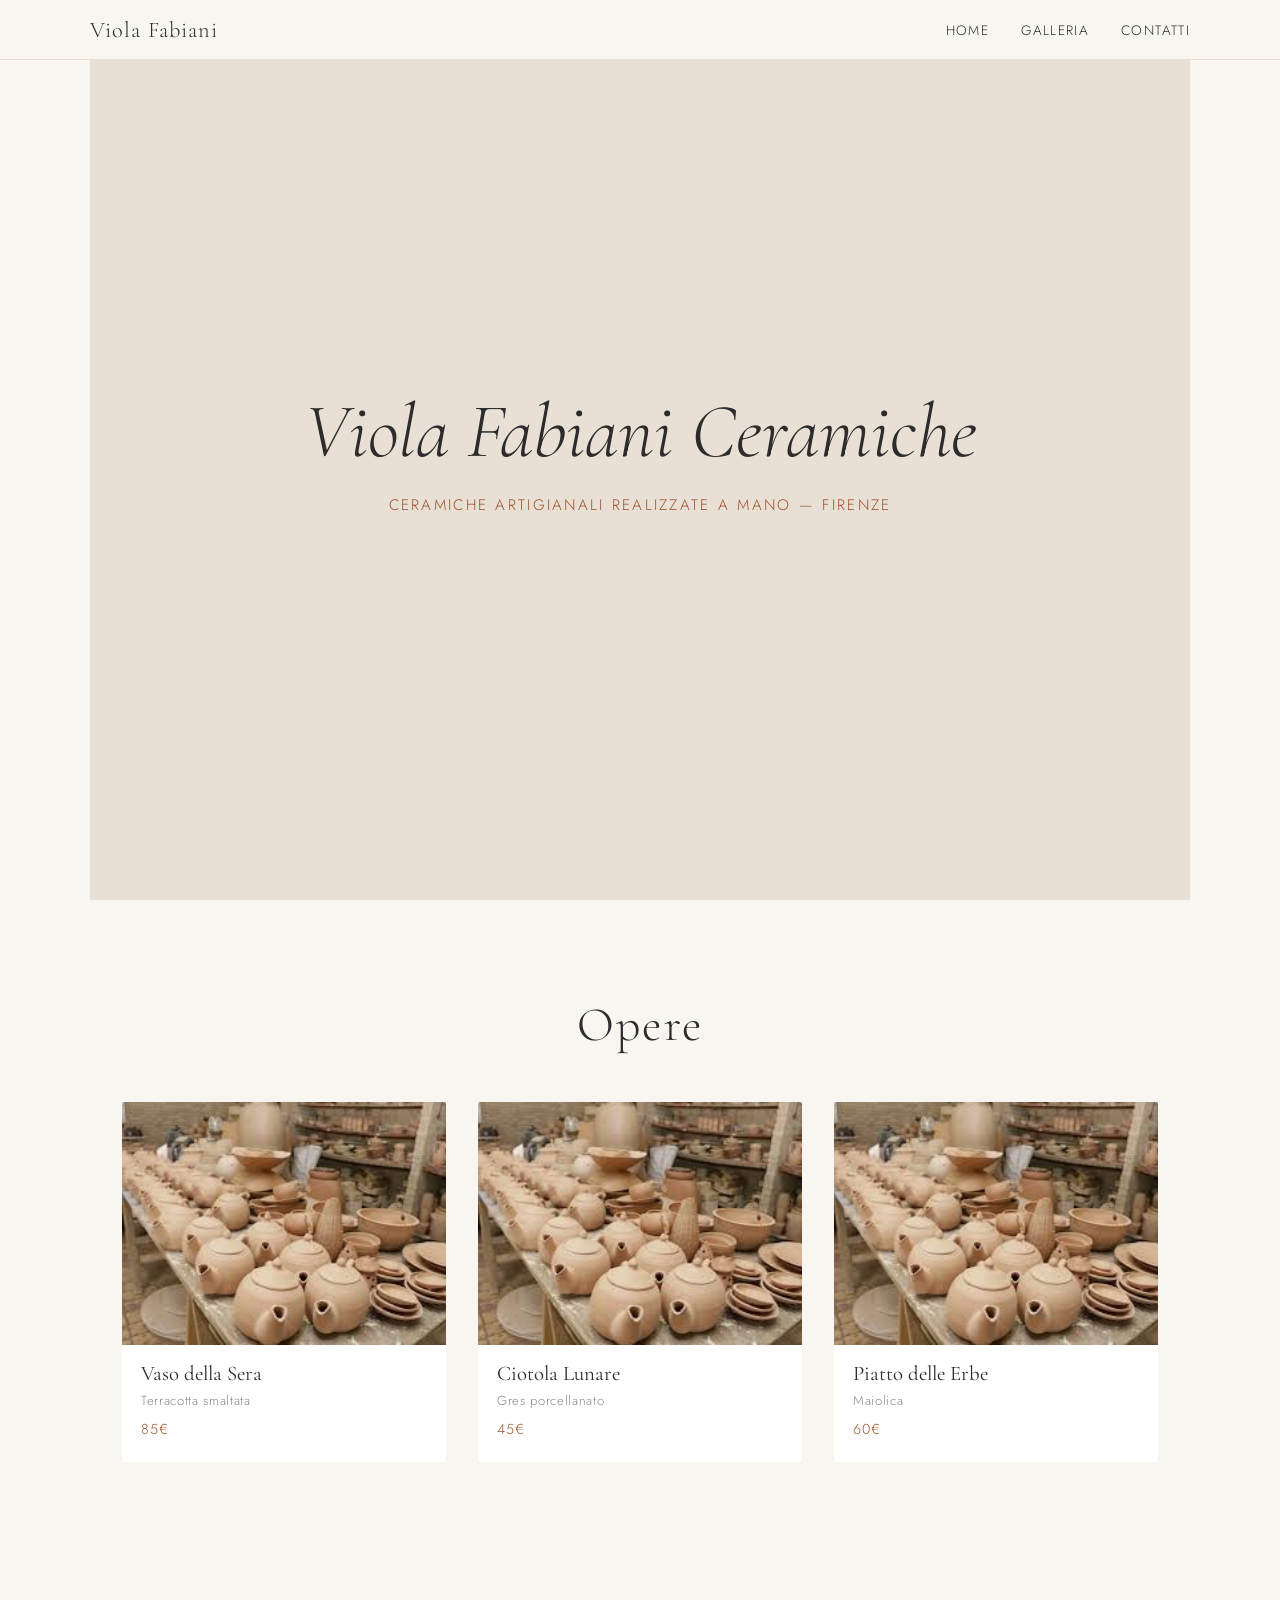
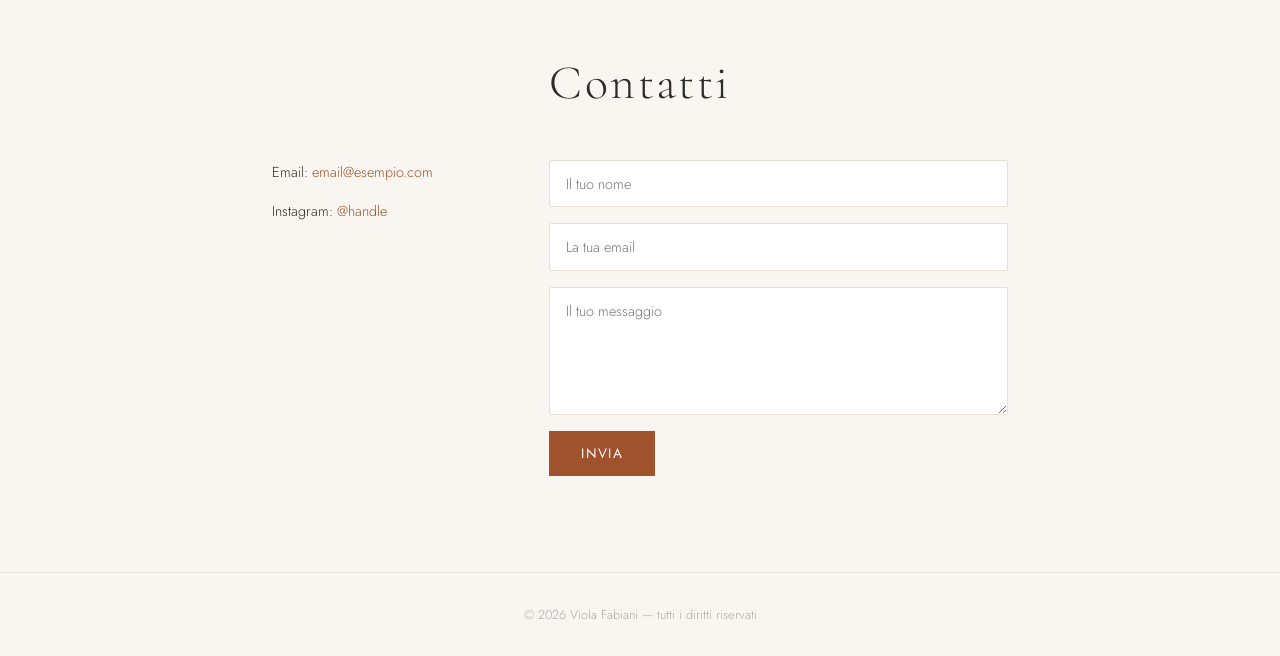
==== index.html @ 889c3d30 "Struttura base del sito: HTML, CSS, JS e JSON" ====
<!DOCTYPE html>
<html lang="it">
  <head>
    <meta charset="UTF-8" />
    <meta name="viewport" content="width=device-width, initial-scale=1.0" />
    <title>Viola Fabiani Ceramiche</title>
    <link rel="preconnect" href="https://fonts.googleapis.com" />
    <link rel="preconnect" href="https://fonts.gstatic.com" crossorigin />
    <link
      href="https://fonts.googleapis.com/css2?family=Cormorant+Garamond:ital,wght@0,300;0,400;1,300&family=Jost:wght@300;400&display=swap"
      rel="stylesheet"
    />
    <link rel="stylesheet" href="style.css" />
  </head>

  <body>

    <!-- HEADER / NAVIGAZIONE -->
    <header>
      <nav>
        <span class="nav-logo">Viola Fabiani</span>
        <ul>
          <li><a href="#home">Home</a></li>
          <li><a href="#galleria">Galleria</a></li>
          <li><a href="#contatti">Contatti</a></li>
        </ul>
      </nav>
    </header>

    <!-- SEZIONE HERO -->
    <section id="home">
      <div class="hero-content">
        <h1>Viola Fabiani Ceramiche</h1>
        <p>Ceramiche artigianali realizzate a mano — Firenze</p>
      </div>
    </section>

    <!-- SEZIONE GALLERIA -->
    <section id="galleria">
      <h2>Opere</h2>
      <div id="gallery-grid">
        <!-- Le card verranno generate da main.js -->
      </div>
    </section>

    <!-- SEZIONE CONTATTI -->
    <section id="contatti">
      <h2>Contatti</h2>
      <div class="contatti-wrapper">

        <div class="contatti-info">
          <p>Email: <a href="mailto:email@esempio.com">email@esempio.com</a></p>
          <p>Instagram: <a href="https://instagram.com/handle" target="_blank">@handle</a></p>
        </div>

        <form id="contact-form" action="https://formspree.io/f/XXXXXXXX" method="POST">
          <input type="text" name="name" placeholder="Il tuo nome" required />
          <input type="email" name="email" placeholder="La tua email" required />
          <textarea name="message" placeholder="Il tuo messaggio" rows="5" required></textarea>
          <button type="submit">Invia</button>
        </form>

      </div>
    </section>

    <!-- FOOTER -->
    <footer>
      <p>© 2026 Viola Fabiani — tutti i diritti riservati</p>
    </footer>

    <script src="main.js"></script>
  </body>
</html>
---- style.css ----
/* ========================
   VARIABILI E RESET
======================== */
:root {
  --colore-sfondo: #f9f6f1;
  --colore-testo: #2c2c2c;
  --colore-accento: #a0522d;
  --colore-chiaro: #e8e0d5;
  --font-titoli: "Cormorant Garamond", serif;
  --font-testo: "Jost", sans-serif;
}

* {
  margin: 0;
  padding: 0;
  box-sizing: border-box;
}

html {
  scroll-behavior: smooth;
}

body {
  background-color: var(--colore-sfondo);
  color: var(--colore-testo);
  font-family: var(--font-testo);
  font-weight: 300;
}

/* ========================
   HEADER E NAVIGAZIONE
======================== */
header {
  position: fixed;
  top: 0;
  width: 100%;
  background-color: var(--colore-sfondo);
  border-bottom: 1px solid var(--colore-chiaro);
  z-index: 100;
  padding: 1rem 2rem;
}

nav {
  display: flex;
  justify-content: space-between;
  align-items: center;
  max-width: 1100px;
  margin: 0 auto;
}

.nav-logo {
  font-family: var(--font-titoli);
  font-size: 1.4rem;
  letter-spacing: 0.05em;
}

nav ul {
  list-style: none;
  display: flex;
  gap: 2rem;
}

nav ul a {
  text-decoration: none;
  color: var(--colore-testo);
  font-size: 0.85rem;
  letter-spacing: 0.1em;
  text-transform: uppercase;
  transition: color 0.2s;
}

nav ul a:hover {
  color: var(--colore-accento);
}

/* ========================
   HERO
======================== */
#home {
  height: 100vh;
  background-color: var(--colore-chiaro);
  display: flex;
  align-items: center;
  justify-content: center;
  text-align: center;
  padding: 2rem;
}

.hero-content h1 {
  font-family: var(--font-titoli);
  font-size: clamp(2.5rem, 6vw, 5rem);
  font-weight: 300;
  font-style: italic;
  margin-bottom: 1rem;
}

.hero-content p {
  font-size: 0.95rem;
  letter-spacing: 0.15em;
  text-transform: uppercase;
  color: var(--colore-accento);
}

/* ========================
   SEZIONI GENERALI
======================== */
section {
  padding: 6rem 2rem;
  max-width: 1100px;
  margin: 0 auto;
}

section h2 {
  font-family: var(--font-titoli);
  font-size: clamp(1.8rem, 4vw, 3rem);
  font-weight: 300;
  margin-bottom: 3rem;
  text-align: center;
  letter-spacing: 0.05em;
}

/* ========================
   GALLERIA
======================== */
#galleria {
  max-width: 1100px;
}

#gallery-grid {
  display: grid;
  grid-template-columns: repeat(auto-fill, minmax(280px, 1fr));
  gap: 2rem;
}

.card {
  background-color: white;
  border-radius: 2px;
  overflow: hidden;
  transition: transform 0.3s, box-shadow 0.3s;
}

.card:hover {
  transform: translateY(-4px);
  box-shadow: 0 8px 24px rgba(0, 0, 0, 0.08);
}

.card img {
  width: 100%;
  aspect-ratio: 4 / 3;
  object-fit: cover;
  display: block;
}

.card-info {
  padding: 1rem 1.2rem 1.4rem;
}

.card-info h3 {
  font-family: var(--font-titoli);
  font-size: 1.3rem;
  font-weight: 400;
  margin-bottom: 0.3rem;
}

.card-info p {
  font-size: 0.82rem;
  color: #888;
  letter-spacing: 0.05em;
}

.card-info .prezzo {
  margin-top: 0.6rem;
  font-size: 0.9rem;
  color: var(--colore-accento);
}

/* ========================
   CONTATTI
======================== */
#contatti {
  max-width: 800px;
}

.contatti-wrapper {
  display: grid;
  grid-template-columns: 1fr 2fr;
  gap: 3rem;
  align-items: start;
}

.contatti-info p {
  margin-bottom: 0.8rem;
  font-size: 0.9rem;
  line-height: 1.8;
}

.contatti-info a {
  color: var(--colore-accento);
  text-decoration: none;
}

.contatti-info a:hover {
  text-decoration: underline;
}

#contact-form {
  display: flex;
  flex-direction: column;
  gap: 1rem;
}

#contact-form input,
#contact-form textarea {
  background-color: white;
  border: 1px solid var(--colore-chiaro);
  border-radius: 2px;
  padding: 0.8rem 1rem;
  font-family: var(--font-testo);
  font-size: 0.9rem;
  font-weight: 300;
  color: var(--colore-testo);
  outline: none;
  transition: border-color 0.2s;
}

#contact-form input:focus,
#contact-form textarea:focus {
  border-color: var(--colore-accento);
}

#contact-form button {
  align-self: flex-start;
  background-color: var(--colore-accento);
  color: white;
  border: none;
  padding: 0.8rem 2rem;
  font-family: var(--font-testo);
  font-size: 0.85rem;
  letter-spacing: 0.1em;
  text-transform: uppercase;
  cursor: pointer;
  transition: opacity 0.2s;
}

#contact-form button:hover {
  opacity: 0.85;
}

/* ========================
   FOOTER
======================== */
footer {
  text-align: center;
  padding: 2rem;
  font-size: 0.8rem;
  color: #aaa;
  border-top: 1px solid var(--colore-chiaro);
}

/* ========================
   RESPONSIVE — MOBILE
======================== */
@media (max-width: 600px) {
  nav ul {
    gap: 1.2rem;
  }

  .contatti-wrapper {
    grid-template-columns: 1fr;
  }

  #gallery-grid {
    grid-template-columns: 1fr;
  }
}
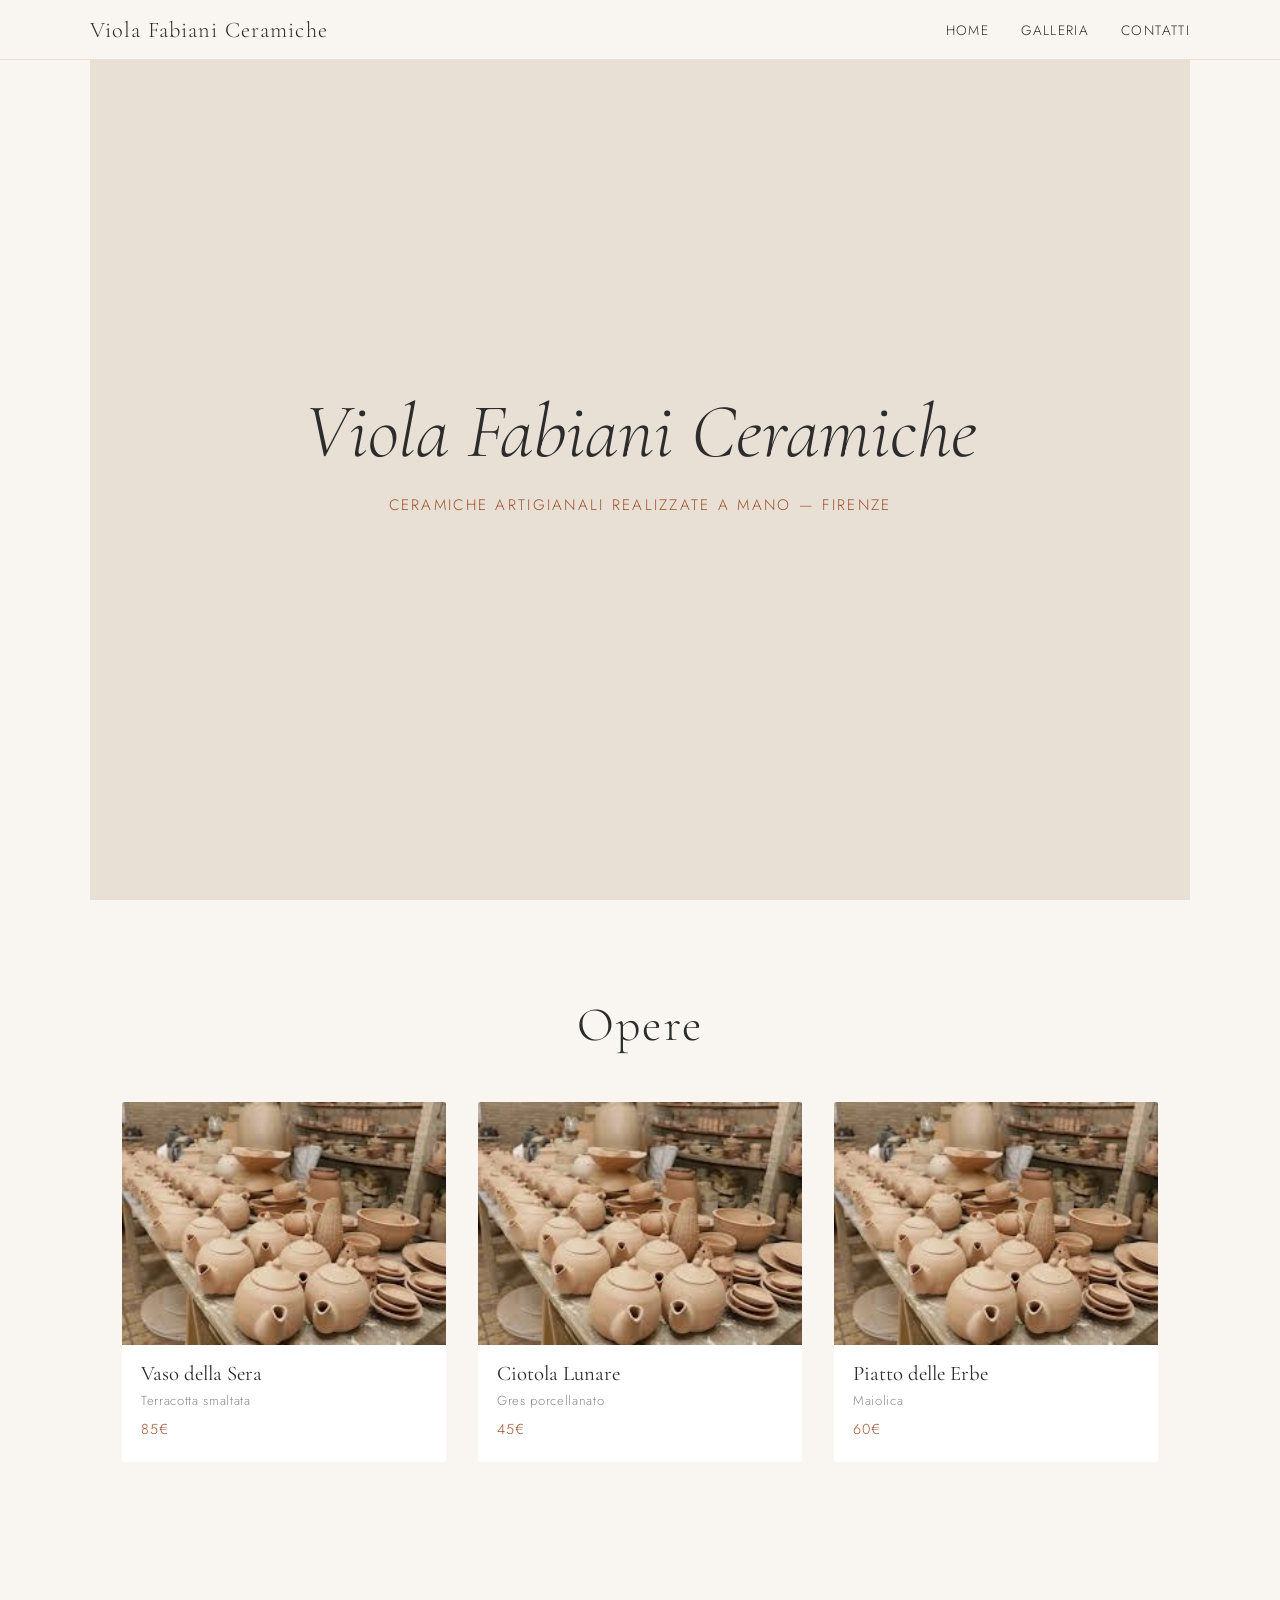
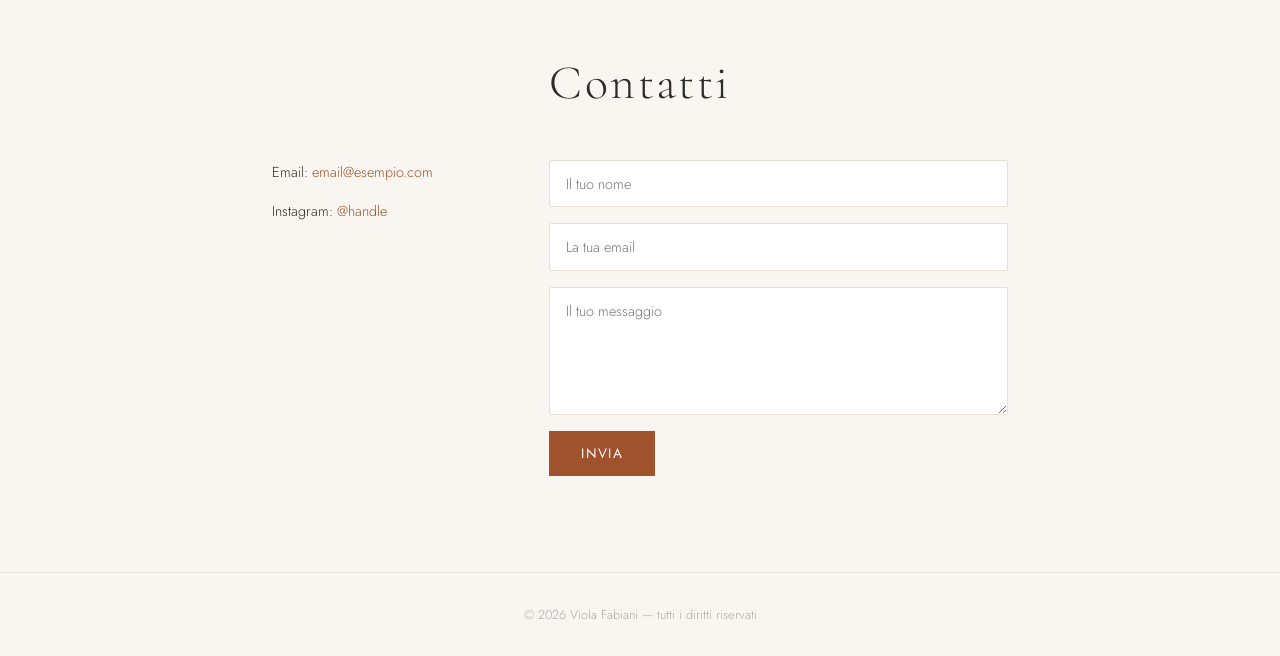
==== commit a55f1b35: "Mostra il nome completo nell'intestazione Co-Authored-By: Claude Opus 5.5 <noreply@anthropic.com> Cl" ====
--- a/index.html
+++ b/index.html
@@ -18,7 +18,7 @@
     <!-- HEADER / NAVIGAZIONE -->
     <header>
       <nav>
-        <span class="nav-logo">Viola Fabiani</span>
+        <span class="nav-logo">Viola Fabiani Ceramiche</span>
         <ul>
           <li><a href="#home">Home</a></li>
           <li><a href="#galleria">Galleria</a></li>
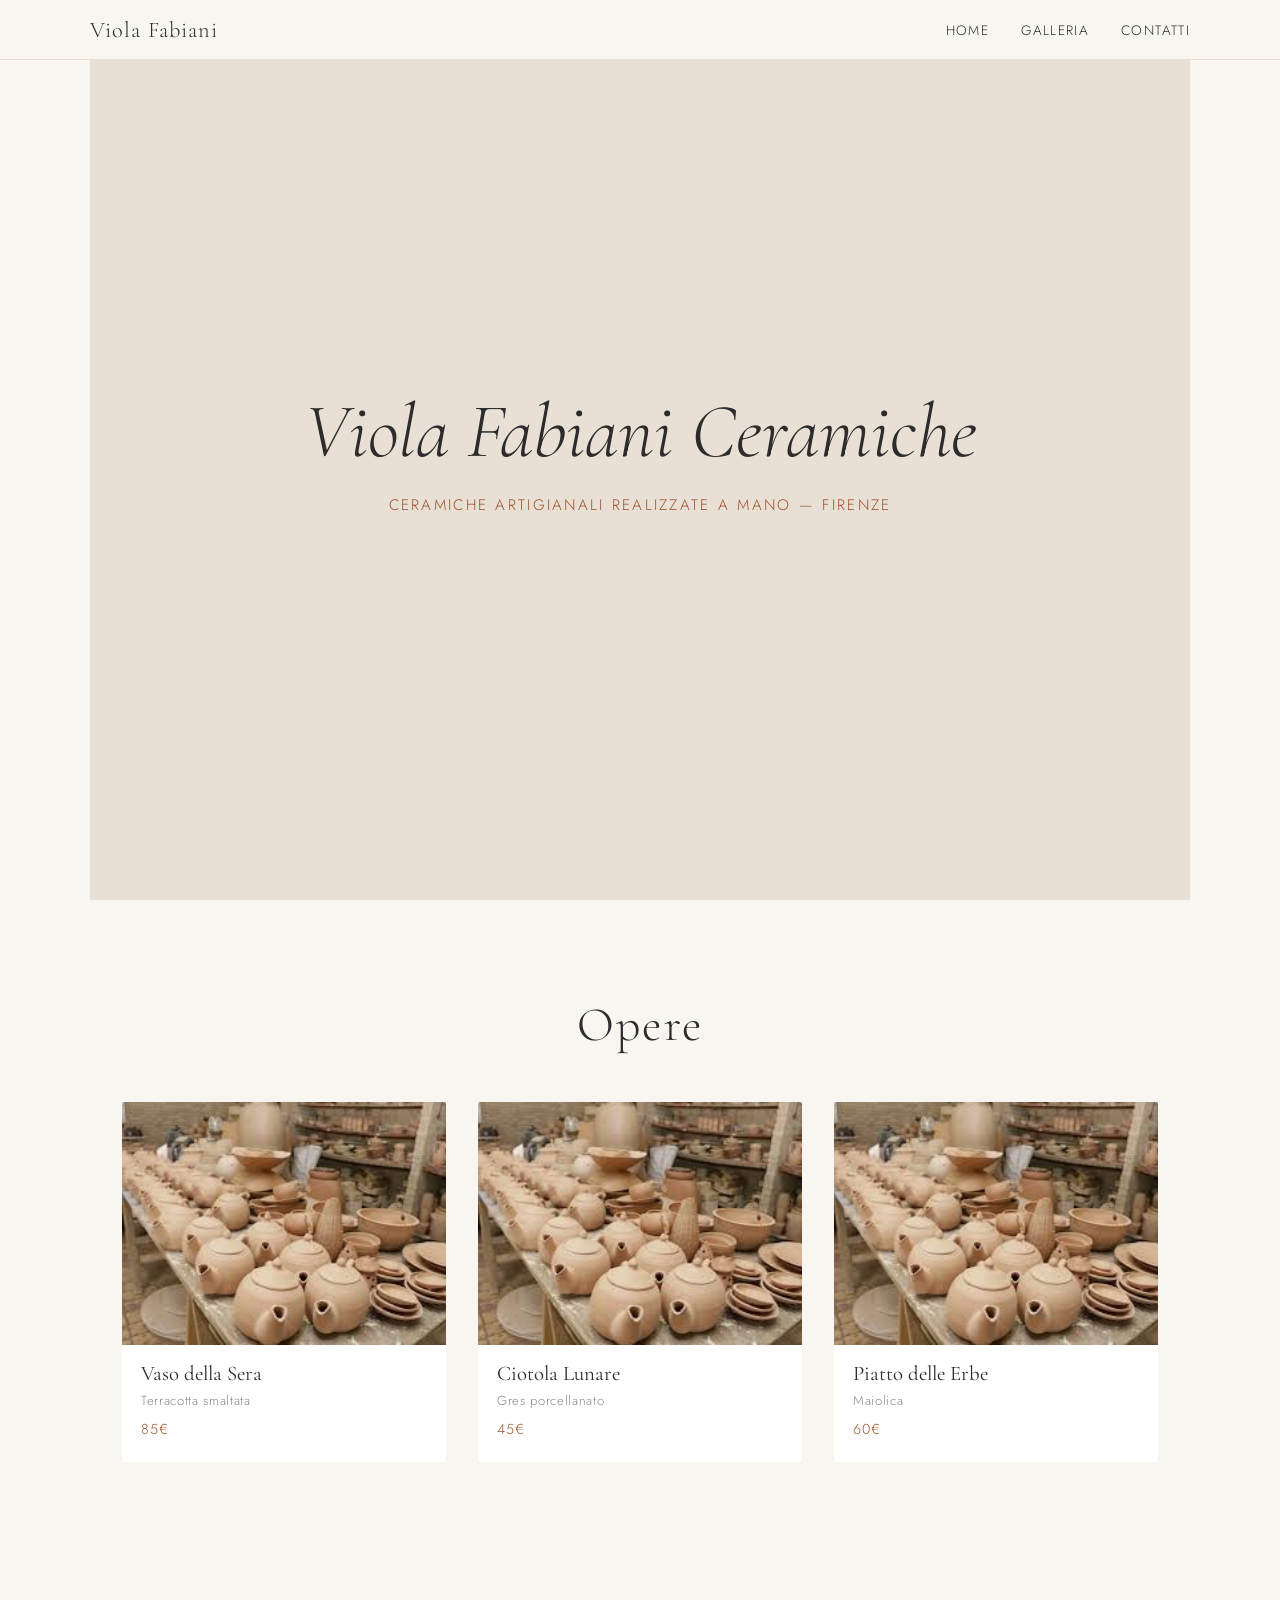
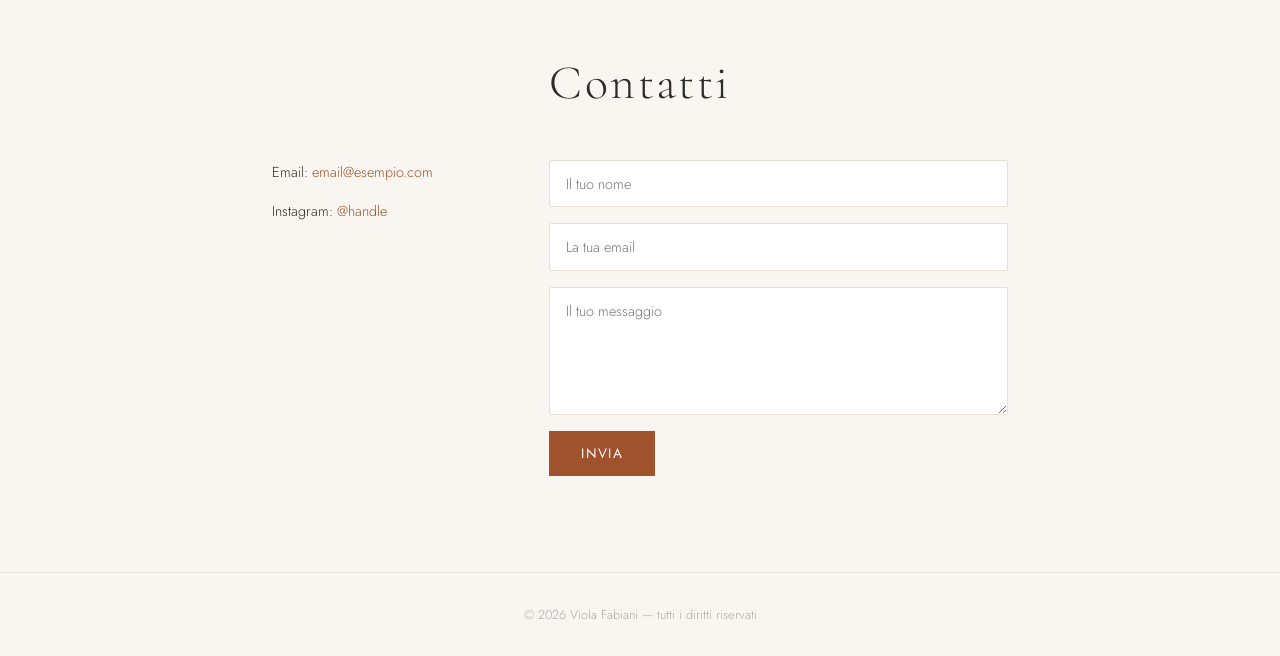
==== commit 3ee55f92: "Annulla le modifiche all'intestazione (PR #1) Riporta il sito com'era prima: intestazione "Viola Fab" ====
--- a/index.html
+++ b/index.html
@@ -18,7 +18,7 @@
     <!-- HEADER / NAVIGAZIONE -->
     <header>
       <nav>
-        <span class="nav-logo">Viola Fabiani Ceramiche</span>
+        <span class="nav-logo">Viola Fabiani</span>
         <ul>
           <li><a href="#home">Home</a></li>
           <li><a href="#galleria">Galleria</a></li>
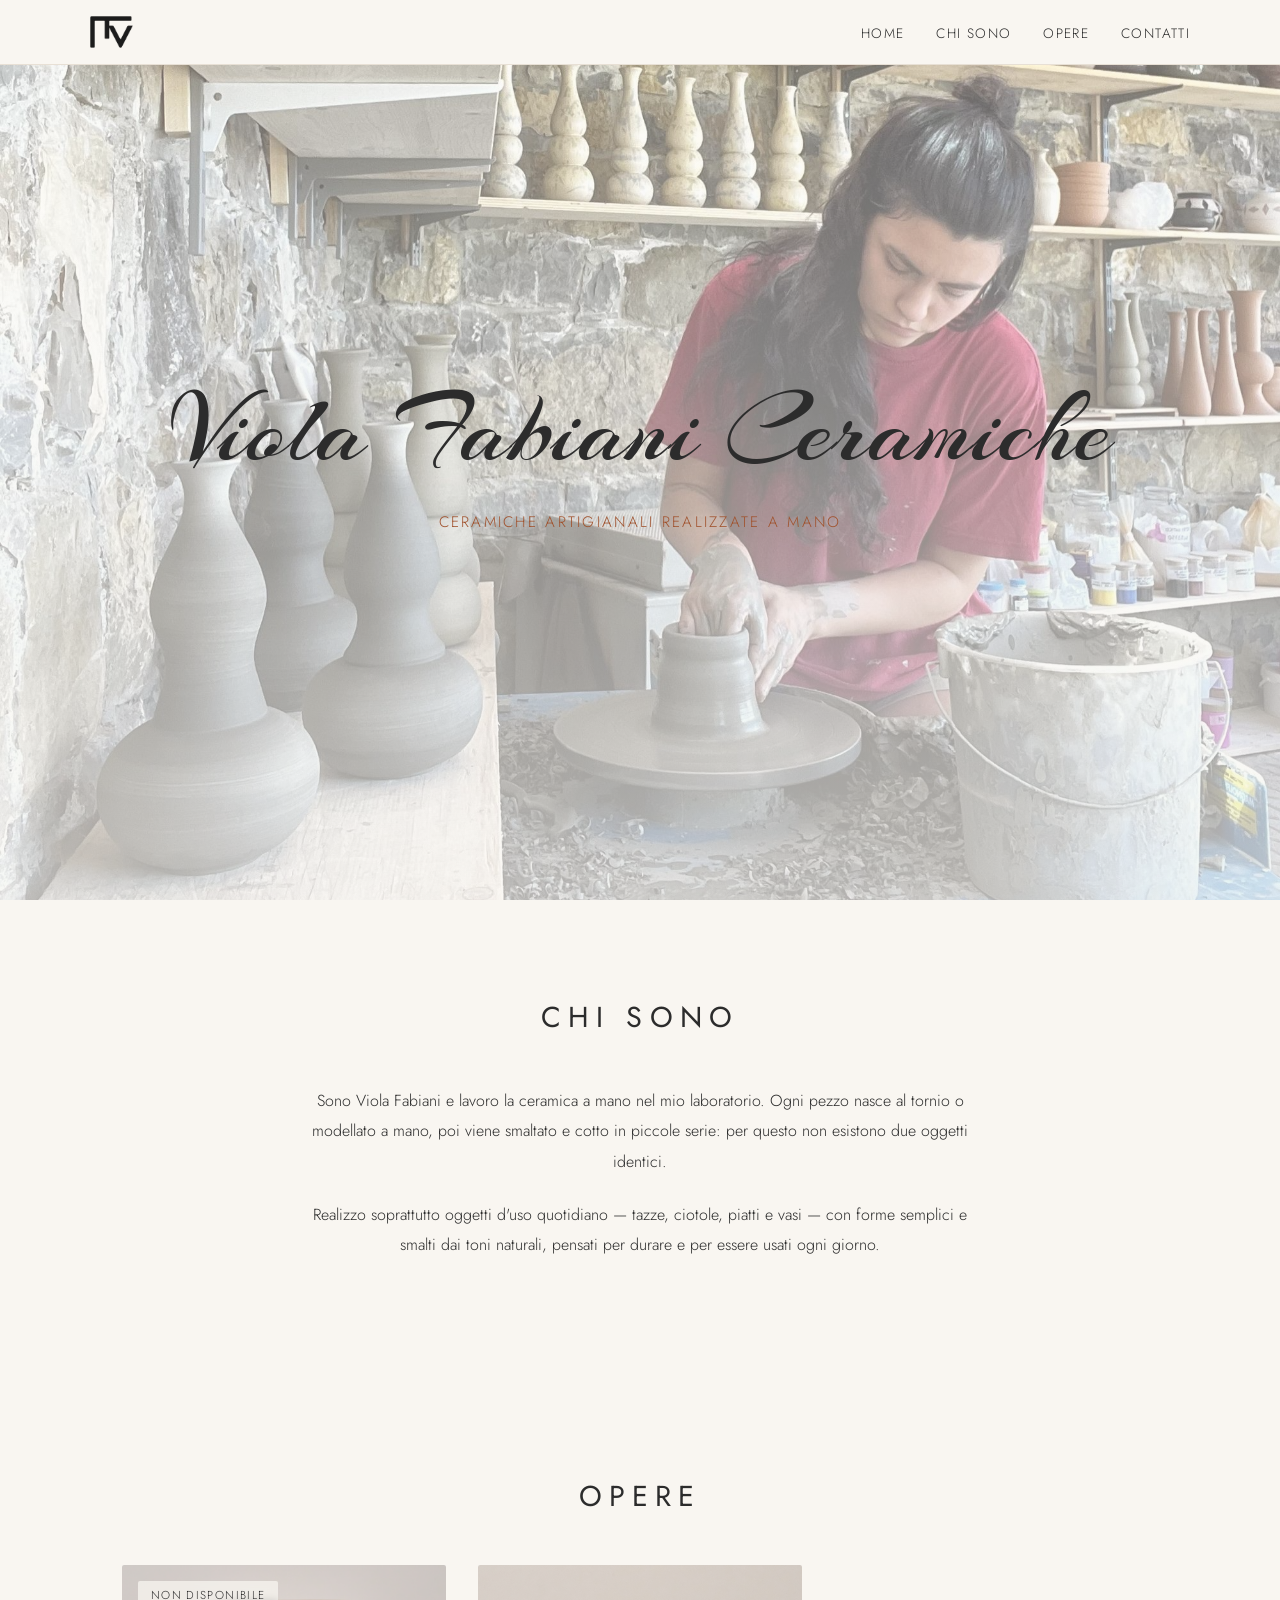
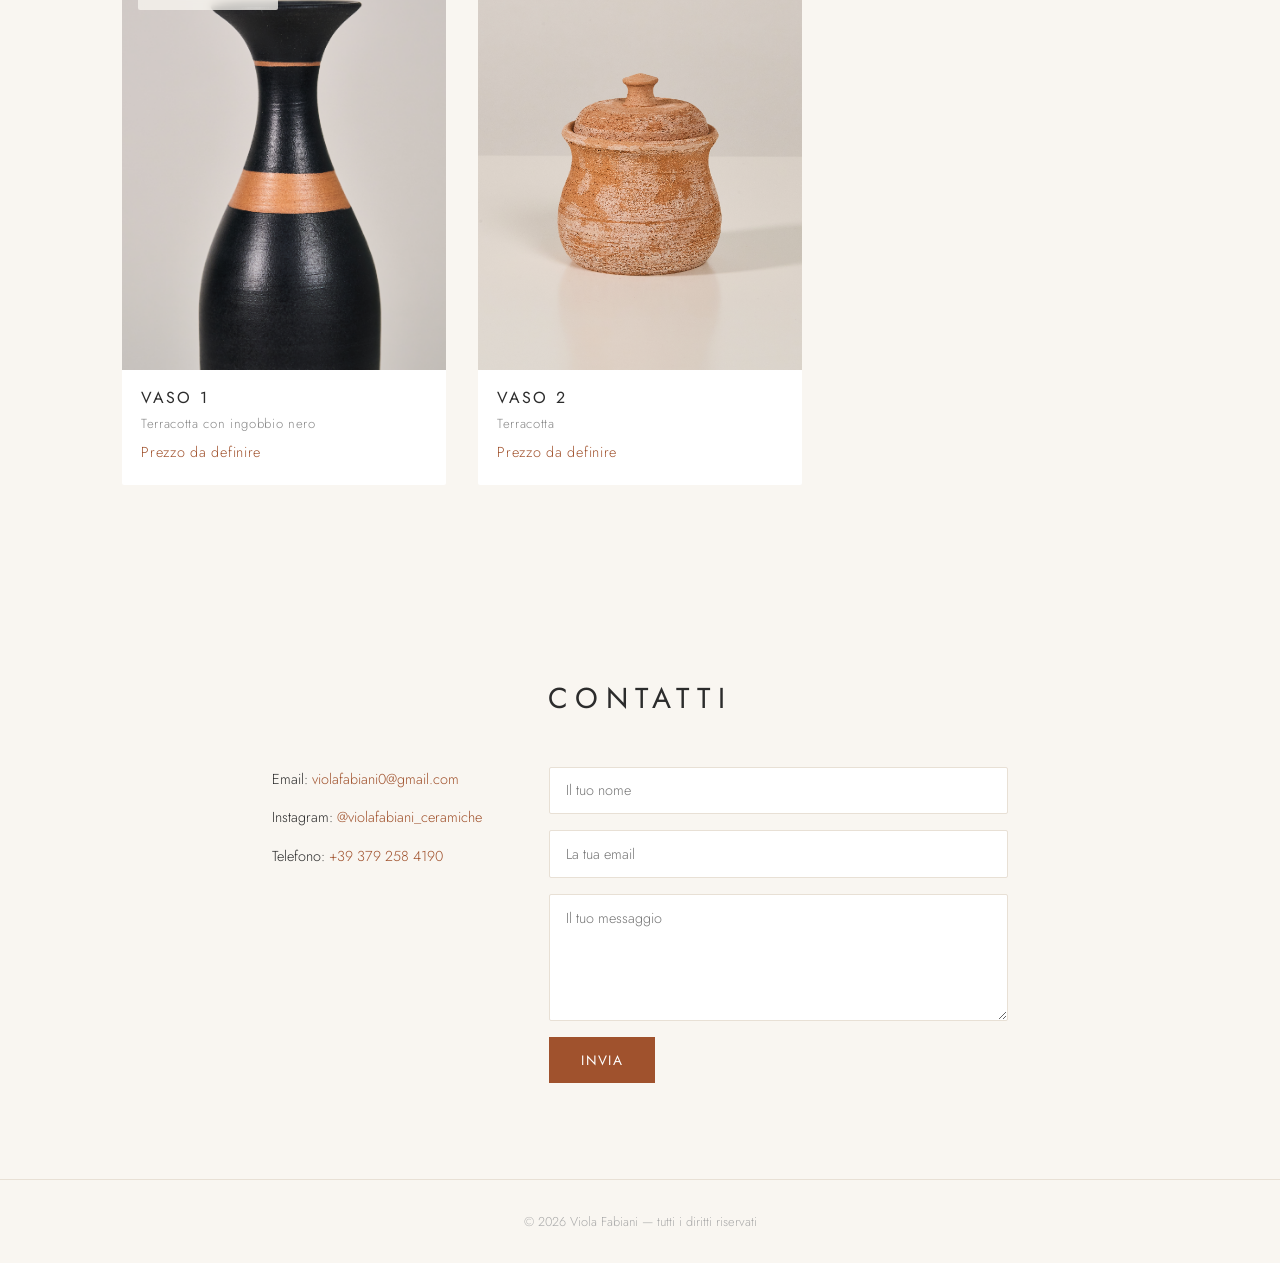
==== commit 0e1b4058: "Aggiunge sezione Chi sono, pagine delle opere, logo e nuovi font - Sezione "Chi sono" sotto la Home " ====
--- a/index.html
+++ b/index.html
@@ -7,7 +7,7 @@
     <link rel="preconnect" href="https://fonts.googleapis.com" />
     <link rel="preconnect" href="https://fonts.gstatic.com" crossorigin />
     <link
-      href="https://fonts.googleapis.com/css2?family=Cormorant+Garamond:ital,wght@0,300;0,400;1,300&family=Jost:wght@300;400&display=swap"
+      href="https://fonts.googleapis.com/css2?family=Arizonia&family=Jost:wght@300;400;500&display=swap"
       rel="stylesheet"
     />
     <link rel="stylesheet" href="style.css" />
@@ -18,10 +18,11 @@
     <!-- HEADER / NAVIGAZIONE -->
     <header>
       <nav>
-        <span class="nav-logo">Viola Fabiani</span>
+        <a href="#home" class="nav-logo"><img src="img/logo-vf.png" alt="Viola Fabiani Ceramiche" /></a>
         <ul>
           <li><a href="#home">Home</a></li>
-          <li><a href="#galleria">Galleria</a></li>
+          <li><a href="#chi-sono">Chi sono</a></li>
+          <li><a href="#opere">Opere</a></li>
           <li><a href="#contatti">Contatti</a></li>
         </ul>
       </nav>
@@ -31,12 +32,30 @@
     <section id="home">
       <div class="hero-content">
         <h1>Viola Fabiani Ceramiche</h1>
-        <p>Ceramiche artigianali realizzate a mano — Firenze</p>
+        <p>Ceramiche artigianali realizzate a mano</p>
       </div>
     </section>
 
-    <!-- SEZIONE GALLERIA -->
-    <section id="galleria">
+    <!-- SEZIONE CHI SONO -->
+    <!-- TESTO SEGNAPOSTO: sostituire con la descrizione reale di Viola -->
+    <section id="chi-sono">
+      <h2>Chi sono</h2>
+      <div class="chi-sono-testo">
+        <p>
+          Sono Viola Fabiani e lavoro la ceramica a mano nel mio laboratorio.
+          Ogni pezzo nasce al tornio o modellato a mano, poi viene smaltato e
+          cotto in piccole serie: per questo non esistono due oggetti identici.
+        </p>
+        <p>
+          Realizzo soprattutto oggetti d'uso quotidiano — tazze, ciotole,
+          piatti e vasi — con forme semplici e smalti dai toni naturali, pensati
+          per durare e per essere usati ogni giorno.
+        </p>
+      </div>
+    </section>
+
+    <!-- SEZIONE OPERE -->
+    <section id="opere">
       <h2>Opere</h2>
       <div id="gallery-grid">
         <!-- Le card verranno generate da main.js -->
@@ -49,8 +68,9 @@
       <div class="contatti-wrapper">
 
         <div class="contatti-info">
-          <p>Email: <a href="mailto:email@esempio.com">email@esempio.com</a></p>
-          <p>Instagram: <a href="https://instagram.com/handle" target="_blank">@handle</a></p>
+          <p>Email: <a href="mailto:violafabiani0@gmail.com">violafabiani0@gmail.com</a></p>
+          <p>Instagram: <a href="https://instagram.com/violafabiani_ceramiche" target="_blank">@violafabiani_ceramiche</a></p>
+          <p>Telefono: <a href="tel:+393792584190">+39 379 258 4190</a></p>
         </div>
 
         <form id="contact-form" action="https://formspree.io/f/XXXXXXXX" method="POST">
--- a/style.css
+++ b/style.css
@@ -6,7 +6,10 @@
   --colore-testo: #2c2c2c;
   --colore-accento: #a0522d;
   --colore-chiaro: #e8e0d5;
-  --font-titoli: "Cormorant Garamond", serif;
+  /* Corsivo calligrafico, come la firma sul biglietto da visita */
+  --font-firma: "Arizonia", cursive;
+  /* Sans geometrico a tratto uniforme, come il monogramma VF */
+  --font-titoli: "Jost", sans-serif;
   --font-testo: "Jost", sans-serif;
 }
 
@@ -49,9 +52,14 @@
 }
 
 .nav-logo {
-  font-family: var(--font-titoli);
-  font-size: 1.4rem;
-  letter-spacing: 0.05em;
+  display: flex;
+  align-items: center;
+}
+
+.nav-logo img {
+  height: 32px;
+  width: auto;
+  display: block;
 }
 
 nav ul {
@@ -78,7 +86,13 @@
 ======================== */
 #home {
   height: 100vh;
-  background-color: var(--colore-chiaro);
+  max-width: none; /* la foto occupa tutta la larghezza dello schermo */
+  /* Velo color crema sopra la foto: la tiene in secondo piano
+     e lascia il titolo ben leggibile. Aumentare 0.72 per schiarire di più. */
+  background:
+    linear-gradient(rgba(249, 246, 241, 0.40), rgba(249, 246, 241, 0.72)),
+    url("img/foto-principale-web.jpg") center / cover no-repeat,
+    var(--colore-chiaro);
   display: flex;
   align-items: center;
   justify-content: center;
@@ -87,10 +101,9 @@
 }
 
 .hero-content h1 {
-  font-family: var(--font-titoli);
-  font-size: clamp(2.5rem, 6vw, 5rem);
-  font-weight: 300;
-  font-style: italic;
+  font-family: var(--font-firma);
+  font-size: clamp(3rem, 8vw, 6.5rem);
+  font-weight: 400;
   margin-bottom: 1rem;
 }
 
@@ -112,11 +125,27 @@
 
 section h2 {
   font-family: var(--font-titoli);
-  font-size: clamp(1.8rem, 4vw, 3rem);
-  font-weight: 300;
+  font-size: clamp(1.3rem, 2.5vw, 1.8rem);
+  font-weight: 400;
   margin-bottom: 3rem;
   text-align: center;
-  letter-spacing: 0.05em;
+  text-transform: uppercase;
+  letter-spacing: 0.25em;
+}
+
+/* ========================
+   CHI SONO
+======================== */
+#chi-sono {
+  max-width: 750px;
+  scroll-margin-top: 4rem; /* compensa l'header fisso */
+}
+
+.chi-sono-testo p {
+  font-size: 1rem;
+  line-height: 1.9;
+  margin-bottom: 1.4rem;
+  text-align: center;
 }
 
 /* ========================
@@ -133,6 +162,10 @@
 }
 
 .card {
+  position: relative; /* riferimento per l'etichetta "Non disponibile" */
+  display: block;
+  text-decoration: none;
+  color: inherit;
   background-color: white;
   border-radius: 2px;
   overflow: hidden;
@@ -146,19 +179,37 @@
 
 .card img {
   width: 100%;
-  aspect-ratio: 4 / 3;
+  aspect-ratio: 4 / 5;
   object-fit: cover;
   display: block;
 }
 
+.badge-non-disponibile {
+  position: absolute;
+  top: 1rem;
+  left: 1rem;
+  z-index: 1;
+  padding: 0.4rem 0.8rem;
+  background-color: rgba(249, 246, 241, 0.75); /* colore sfondo, semi trasparente */
+  backdrop-filter: blur(4px);
+  -webkit-backdrop-filter: blur(4px);
+  color: var(--colore-testo);
+  font-size: 0.72rem;
+  letter-spacing: 0.12em;
+  text-transform: uppercase;
+  border-radius: 2px;
+}
+
 .card-info {
   padding: 1rem 1.2rem 1.4rem;
 }
 
 .card-info h3 {
   font-family: var(--font-titoli);
-  font-size: 1.3rem;
+  font-size: 1rem;
   font-weight: 400;
+  text-transform: uppercase;
+  letter-spacing: 0.15em;
   margin-bottom: 0.3rem;
 }
 
@@ -172,6 +223,117 @@
   margin-top: 0.6rem;
   font-size: 0.9rem;
   color: var(--colore-accento);
+}
+
+/* ========================
+   PAGINA DETTAGLIO OPERA
+======================== */
+#dettaglio-opera {
+  max-width: 1100px;
+  margin: 0 auto;
+  padding: 7rem 2rem 5rem; /* spazio in alto per l'header fisso */
+}
+
+.torna-indietro {
+  display: inline-block;
+  margin-bottom: 2rem;
+  font-size: 0.8rem;
+  letter-spacing: 0.1em;
+  text-transform: uppercase;
+  text-decoration: none;
+  color: var(--colore-testo);
+  transition: color 0.2s;
+}
+
+.torna-indietro:hover {
+  color: var(--colore-accento);
+}
+
+.dettaglio-wrapper {
+  display: grid;
+  grid-template-columns: 3fr 2fr;
+  gap: 4rem;
+  align-items: start;
+}
+
+#foto-principale {
+  width: 100%;
+  aspect-ratio: 4 / 5;
+  object-fit: cover;
+  display: block;
+  background-color: var(--colore-chiaro);
+}
+
+#miniature {
+  display: flex;
+  gap: 0.8rem;
+  margin-top: 0.8rem;
+}
+
+#miniature img {
+  width: 80px;
+  aspect-ratio: 4 / 5;
+  object-fit: cover;
+  cursor: pointer;
+  opacity: 0.6;
+  border: 1px solid transparent;
+  transition: opacity 0.2s, border-color 0.2s;
+}
+
+#miniature img:hover,
+#miniature img.selezionata {
+  opacity: 1;
+  border-color: var(--colore-accento);
+}
+
+.dettaglio-info {
+  position: sticky;
+  top: 7rem;
+}
+
+.dettaglio-info h1 {
+  font-family: var(--font-firma);
+  font-size: clamp(2.6rem, 5vw, 3.8rem);
+  font-weight: 400;
+  margin-bottom: 0.4rem;
+}
+
+.opera-materiale {
+  font-size: 0.82rem;
+  letter-spacing: 0.1em;
+  text-transform: uppercase;
+  color: #888;
+  margin-bottom: 2rem;
+}
+
+.opera-descrizione {
+  line-height: 1.9;
+  margin-bottom: 2rem;
+}
+
+.opera-prezzo {
+  font-family: var(--font-titoli);
+  font-size: 1.3rem;
+  font-weight: 400;
+  letter-spacing: 0.05em;
+  color: var(--colore-accento);
+  margin-bottom: 2rem;
+}
+
+.bottone {
+  display: inline-block;
+  background-color: var(--colore-accento);
+  color: white;
+  text-decoration: none;
+  padding: 0.8rem 2rem;
+  font-size: 0.85rem;
+  letter-spacing: 0.1em;
+  text-transform: uppercase;
+  transition: opacity 0.2s;
+}
+
+.bottone:hover {
+  opacity: 0.85;
 }
 
 /* ========================
@@ -272,4 +434,15 @@
   #gallery-grid {
     grid-template-columns: 1fr;
   }
+}
+
+@media (max-width: 800px) {
+  .dettaglio-wrapper {
+    grid-template-columns: 1fr;
+    gap: 2rem;
+  }
+
+  .dettaglio-info {
+    position: static;
+  }
 }
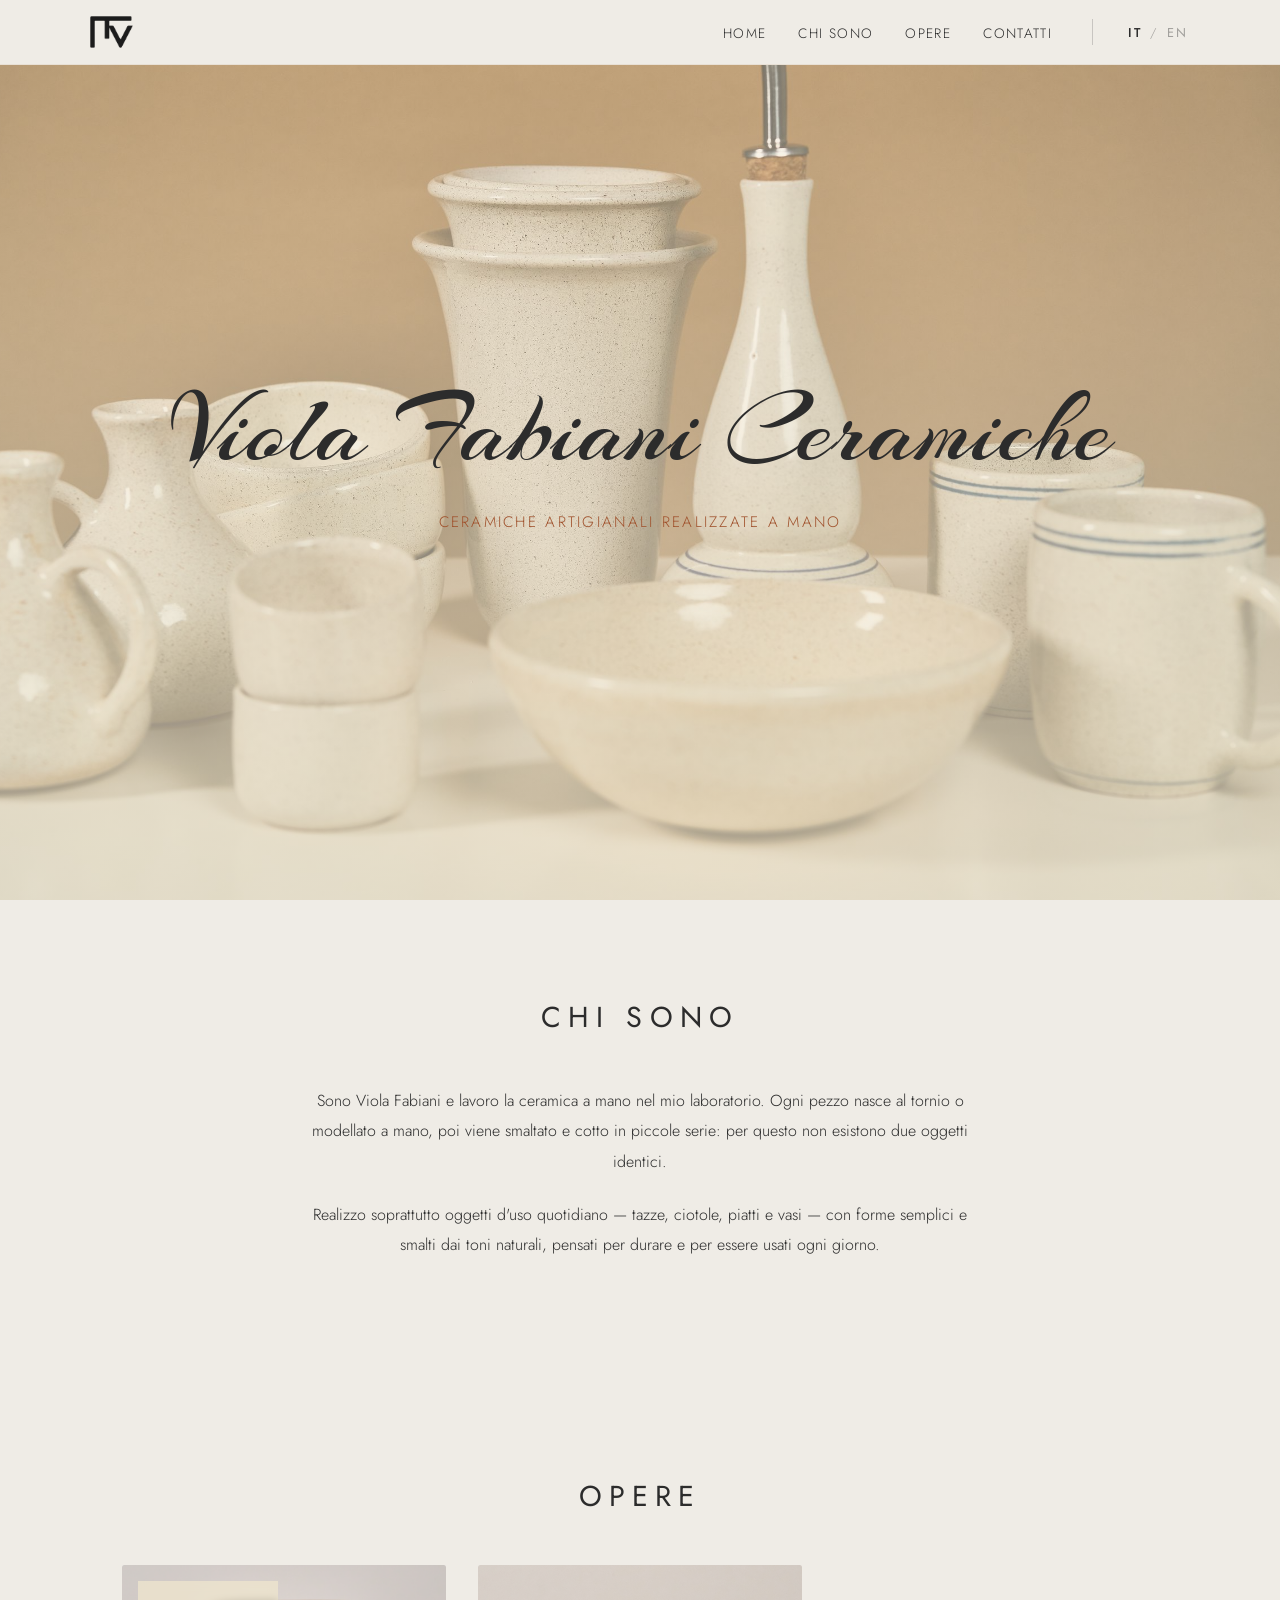
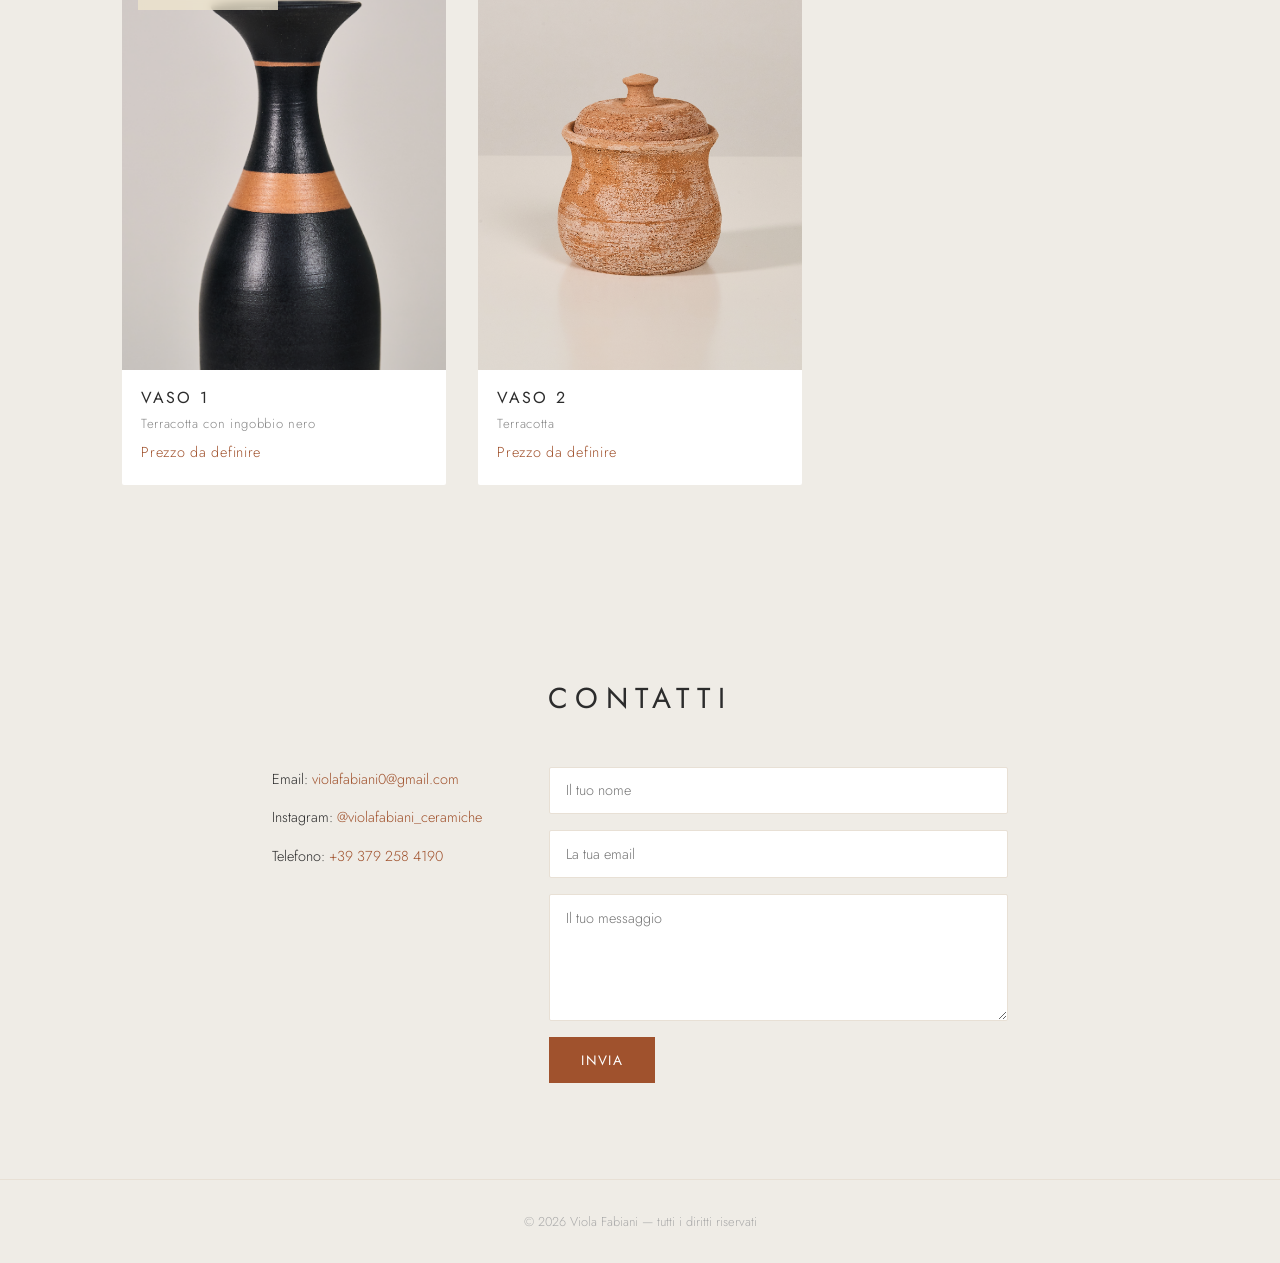
==== commit 151907d5: "Selettore lingua IT/EN e favicon con il logo - Pulsante IT / EN nell'intestazione; la scelta viene r" ====
--- a/index.html
+++ b/index.html
@@ -10,21 +10,29 @@
       href="https://fonts.googleapis.com/css2?family=Arizonia&family=Jost:wght@300;400;500&display=swap"
       rel="stylesheet"
     />
+    <link rel="icon" type="image/png" sizes="32x32" href="img/favicon-32.png" />
+    <link rel="apple-touch-icon" href="img/apple-touch-icon.png" />
     <link rel="stylesheet" href="style.css" />
   </head>
 
   <body>
 
     <!-- HEADER / NAVIGAZIONE -->
+    <!-- I testi con data-i18n vengono tradotti da lingua.js -->
     <header>
       <nav>
         <a href="#home" class="nav-logo"><img src="img/logo-vf.png" alt="Viola Fabiani Ceramiche" /></a>
         <ul>
-          <li><a href="#home">Home</a></li>
-          <li><a href="#chi-sono">Chi sono</a></li>
-          <li><a href="#opere">Opere</a></li>
-          <li><a href="#contatti">Contatti</a></li>
+          <li><a href="#home" data-i18n="nav.home">Home</a></li>
+          <li><a href="#chi-sono" data-i18n="nav.chiSono">Chi sono</a></li>
+          <li><a href="#opere" data-i18n="nav.opere">Opere</a></li>
+          <li><a href="#contatti" data-i18n="nav.contatti">Contatti</a></li>
         </ul>
+        <div class="lingua-switch" aria-label="Lingua / Language">
+          <button type="button" data-lingua="it" lang="it" title="Italiano">IT</button>
+          <span aria-hidden="true">/</span>
+          <button type="button" data-lingua="en" lang="en" title="English">EN</button>
+        </div>
       </nav>
     </header>
 
@@ -32,21 +40,21 @@
     <section id="home">
       <div class="hero-content">
         <h1>Viola Fabiani Ceramiche</h1>
-        <p>Ceramiche artigianali realizzate a mano</p>
+        <p data-i18n="hero.sottotitolo">Ceramiche artigianali realizzate a mano</p>
       </div>
     </section>
 
     <!-- SEZIONE CHI SONO -->
-    <!-- TESTO SEGNAPOSTO: sostituire con la descrizione reale di Viola -->
+    <!-- TESTO SEGNAPOSTO: i testi (italiano e inglese) si modificano in lingua.js -->
     <section id="chi-sono">
-      <h2>Chi sono</h2>
+      <h2 data-i18n="chiSono.titolo">Chi sono</h2>
       <div class="chi-sono-testo">
-        <p>
+        <p data-i18n="chiSono.p1">
           Sono Viola Fabiani e lavoro la ceramica a mano nel mio laboratorio.
           Ogni pezzo nasce al tornio o modellato a mano, poi viene smaltato e
           cotto in piccole serie: per questo non esistono due oggetti identici.
         </p>
-        <p>
+        <p data-i18n="chiSono.p2">
           Realizzo soprattutto oggetti d'uso quotidiano — tazze, ciotole,
           piatti e vasi — con forme semplici e smalti dai toni naturali, pensati
           per durare e per essere usati ogni giorno.
@@ -56,7 +64,7 @@
 
     <!-- SEZIONE OPERE -->
     <section id="opere">
-      <h2>Opere</h2>
+      <h2 data-i18n="opere.titolo">Opere</h2>
       <div id="gallery-grid">
         <!-- Le card verranno generate da main.js -->
       </div>
@@ -64,20 +72,20 @@
 
     <!-- SEZIONE CONTATTI -->
     <section id="contatti">
-      <h2>Contatti</h2>
+      <h2 data-i18n="contatti.titolo">Contatti</h2>
       <div class="contatti-wrapper">
 
         <div class="contatti-info">
           <p>Email: <a href="mailto:violafabiani0@gmail.com">violafabiani0@gmail.com</a></p>
           <p>Instagram: <a href="https://instagram.com/violafabiani_ceramiche" target="_blank">@violafabiani_ceramiche</a></p>
-          <p>Telefono: <a href="tel:+393792584190">+39 379 258 4190</a></p>
+          <p><span data-i18n="contatti.telefono">Telefono:</span> <a href="tel:+393792584190">+39 379 258 4190</a></p>
         </div>
 
         <form id="contact-form" action="https://formspree.io/f/XXXXXXXX" method="POST">
-          <input type="text" name="name" placeholder="Il tuo nome" required />
-          <input type="email" name="email" placeholder="La tua email" required />
-          <textarea name="message" placeholder="Il tuo messaggio" rows="5" required></textarea>
-          <button type="submit">Invia</button>
+          <input type="text" name="name" placeholder="Il tuo nome" data-i18n-placeholder="form.nome" required />
+          <input type="email" name="email" placeholder="La tua email" data-i18n-placeholder="form.email" required />
+          <textarea name="message" placeholder="Il tuo messaggio" data-i18n-placeholder="form.messaggio" rows="5" required></textarea>
+          <button type="submit" data-i18n="form.invia">Invia</button>
         </form>
 
       </div>
@@ -85,9 +93,10 @@
 
     <!-- FOOTER -->
     <footer>
-      <p>© 2026 Viola Fabiani — tutti i diritti riservati</p>
+      <p data-i18n="footer.diritti">© 2026 Viola Fabiani — tutti i diritti riservati</p>
     </footer>
 
+    <script src="lingua.js"></script>
     <script src="main.js"></script>
   </body>
-</html>+</html>
--- a/style.css
+++ b/style.css
@@ -2,7 +2,7 @@
    VARIABILI E RESET
 ======================== */
 :root {
-  --colore-sfondo: #f9f6f1;
+  --colore-sfondo: #efece6;
   --colore-testo: #2c2c2c;
   --colore-accento: #a0522d;
   --colore-chiaro: #e8e0d5;
@@ -66,6 +66,7 @@
   list-style: none;
   display: flex;
   gap: 2rem;
+  margin-left: auto; /* menu e selettore lingua allineati a destra */
 }
 
 nav ul a {
@@ -79,6 +80,40 @@
 
 nav ul a:hover {
   color: var(--colore-accento);
+}
+
+/* Selettore lingua IT / EN */
+.lingua-switch {
+  display: flex;
+  align-items: center;
+  gap: 0.4rem;
+  margin-left: 2.5rem;
+  padding-left: 2rem;
+  border-left: 1px solid rgba(44, 44, 44, 0.2);
+  font-size: 0.8rem;
+  letter-spacing: 0.1em;
+  color: rgba(44, 44, 44, 0.4);
+}
+
+.lingua-switch button {
+  background: none;
+  border: none;
+  padding: 0.2rem;
+  font-family: var(--font-testo);
+  font-size: inherit;
+  letter-spacing: inherit;
+  color: inherit;
+  cursor: pointer;
+  transition: color 0.2s;
+}
+
+.lingua-switch button:hover {
+  color: var(--colore-accento);
+}
+
+.lingua-switch button.attiva {
+  color: var(--colore-testo);
+  font-weight: 500;
 }
 
 /* ========================
@@ -90,7 +125,7 @@
   /* Velo color crema sopra la foto: la tiene in secondo piano
      e lascia il titolo ben leggibile. Aumentare 0.72 per schiarire di più. */
   background:
-    linear-gradient(rgba(249, 246, 241, 0.40), rgba(249, 246, 241, 0.72)),
+    linear-gradient(rgba(239, 230, 206, 0.40), rgba(239, 230, 206, 0.72)),
     url("img/foto-principale-web.jpg") center / cover no-repeat,
     var(--colore-chiaro);
   display: flex;
@@ -190,7 +225,7 @@
   left: 1rem;
   z-index: 1;
   padding: 0.4rem 0.8rem;
-  background-color: rgba(249, 246, 241, 0.75); /* colore sfondo, semi trasparente */
+  background-color: rgba(239, 230, 206, 0.75); /* colore sfondo, semi trasparente */
   backdrop-filter: blur(4px);
   -webkit-backdrop-filter: blur(4px);
   color: var(--colore-testo);
@@ -423,8 +458,23 @@
    RESPONSIVE — MOBILE
 ======================== */
 @media (max-width: 600px) {
+  header {
+    padding: 1rem;
+  }
+
   nav ul {
-    gap: 1.2rem;
+    gap: 0.9rem;
+  }
+
+  nav ul a {
+    font-size: 0.72rem;
+    letter-spacing: 0.05em;
+  }
+
+  .lingua-switch {
+    margin-left: 0.9rem;
+    padding-left: 0.9rem;
+    font-size: 0.72rem;
   }
 
   .contatti-wrapper {
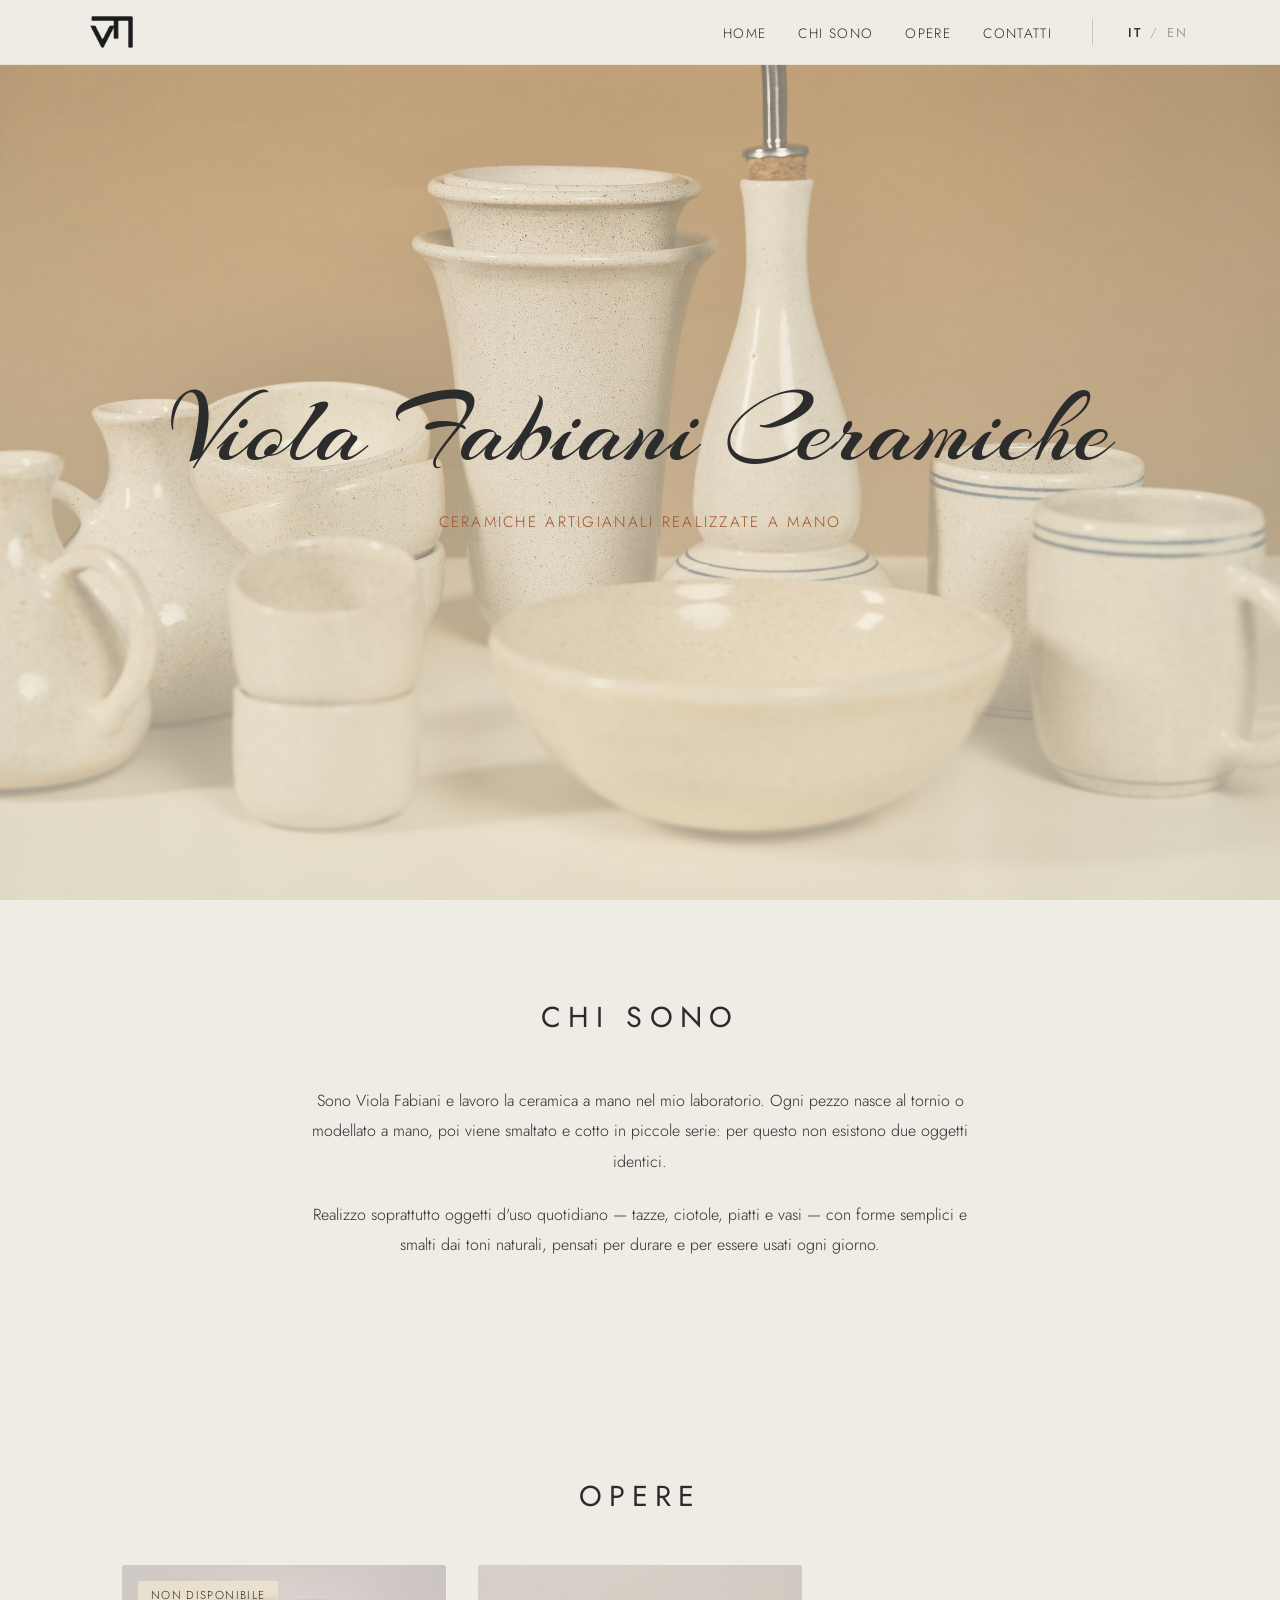
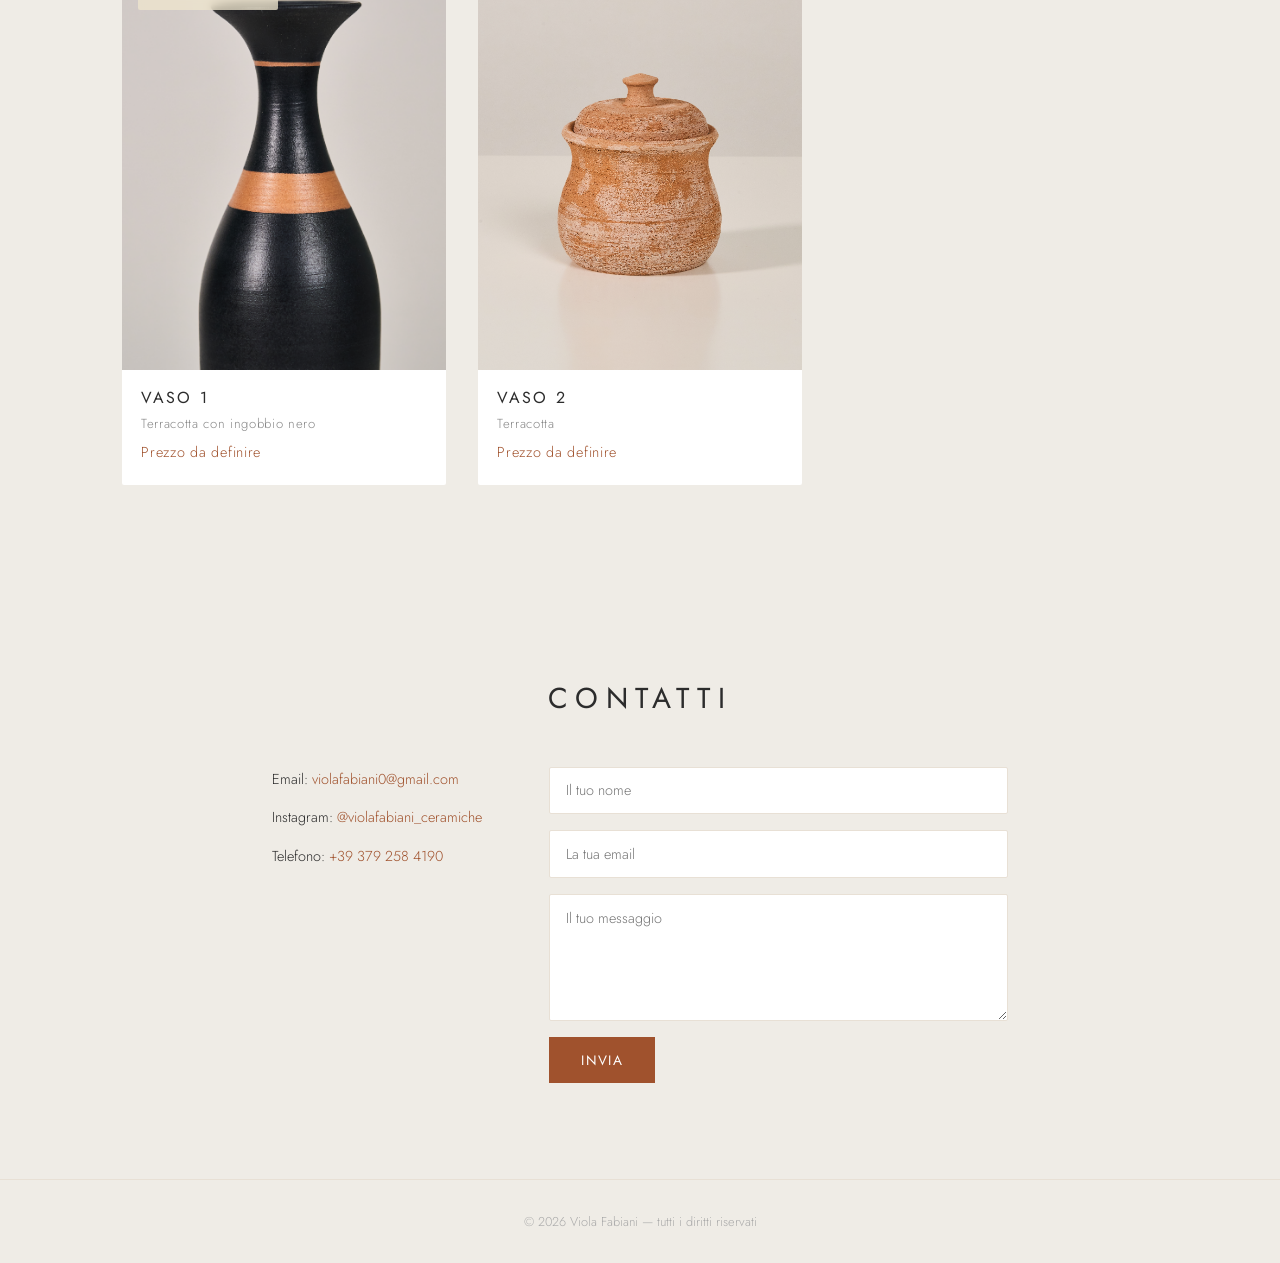
==== commit 1668e826: "Nuovo logo e pagina che riparte dall'inizio al refresh - Logo, favicon e icona iPhone rigenerati dal" ====
--- a/index.html
+++ b/index.html
@@ -10,8 +10,8 @@
       href="https://fonts.googleapis.com/css2?family=Arizonia&family=Jost:wght@300;400;500&display=swap"
       rel="stylesheet"
     />
-    <link rel="icon" type="image/png" sizes="32x32" href="img/favicon-32.png" />
-    <link rel="apple-touch-icon" href="img/apple-touch-icon.png" />
+    <link rel="icon" type="image/png" sizes="32x32" href="img/favicon-32.png?v=2" />
+    <link rel="apple-touch-icon" href="img/apple-touch-icon.png?v=2" />
     <link rel="stylesheet" href="style.css" />
   </head>
 
@@ -21,7 +21,7 @@
     <!-- I testi con data-i18n vengono tradotti da lingua.js -->
     <header>
       <nav>
-        <a href="#home" class="nav-logo"><img src="img/logo-vf.png" alt="Viola Fabiani Ceramiche" /></a>
+        <a href="#home" class="nav-logo"><img src="img/logo-vf.png?v=2" alt="Viola Fabiani Ceramiche" /></a>
         <ul>
           <li><a href="#home" data-i18n="nav.home">Home</a></li>
           <li><a href="#chi-sono" data-i18n="nav.chiSono">Chi sono</a></li>
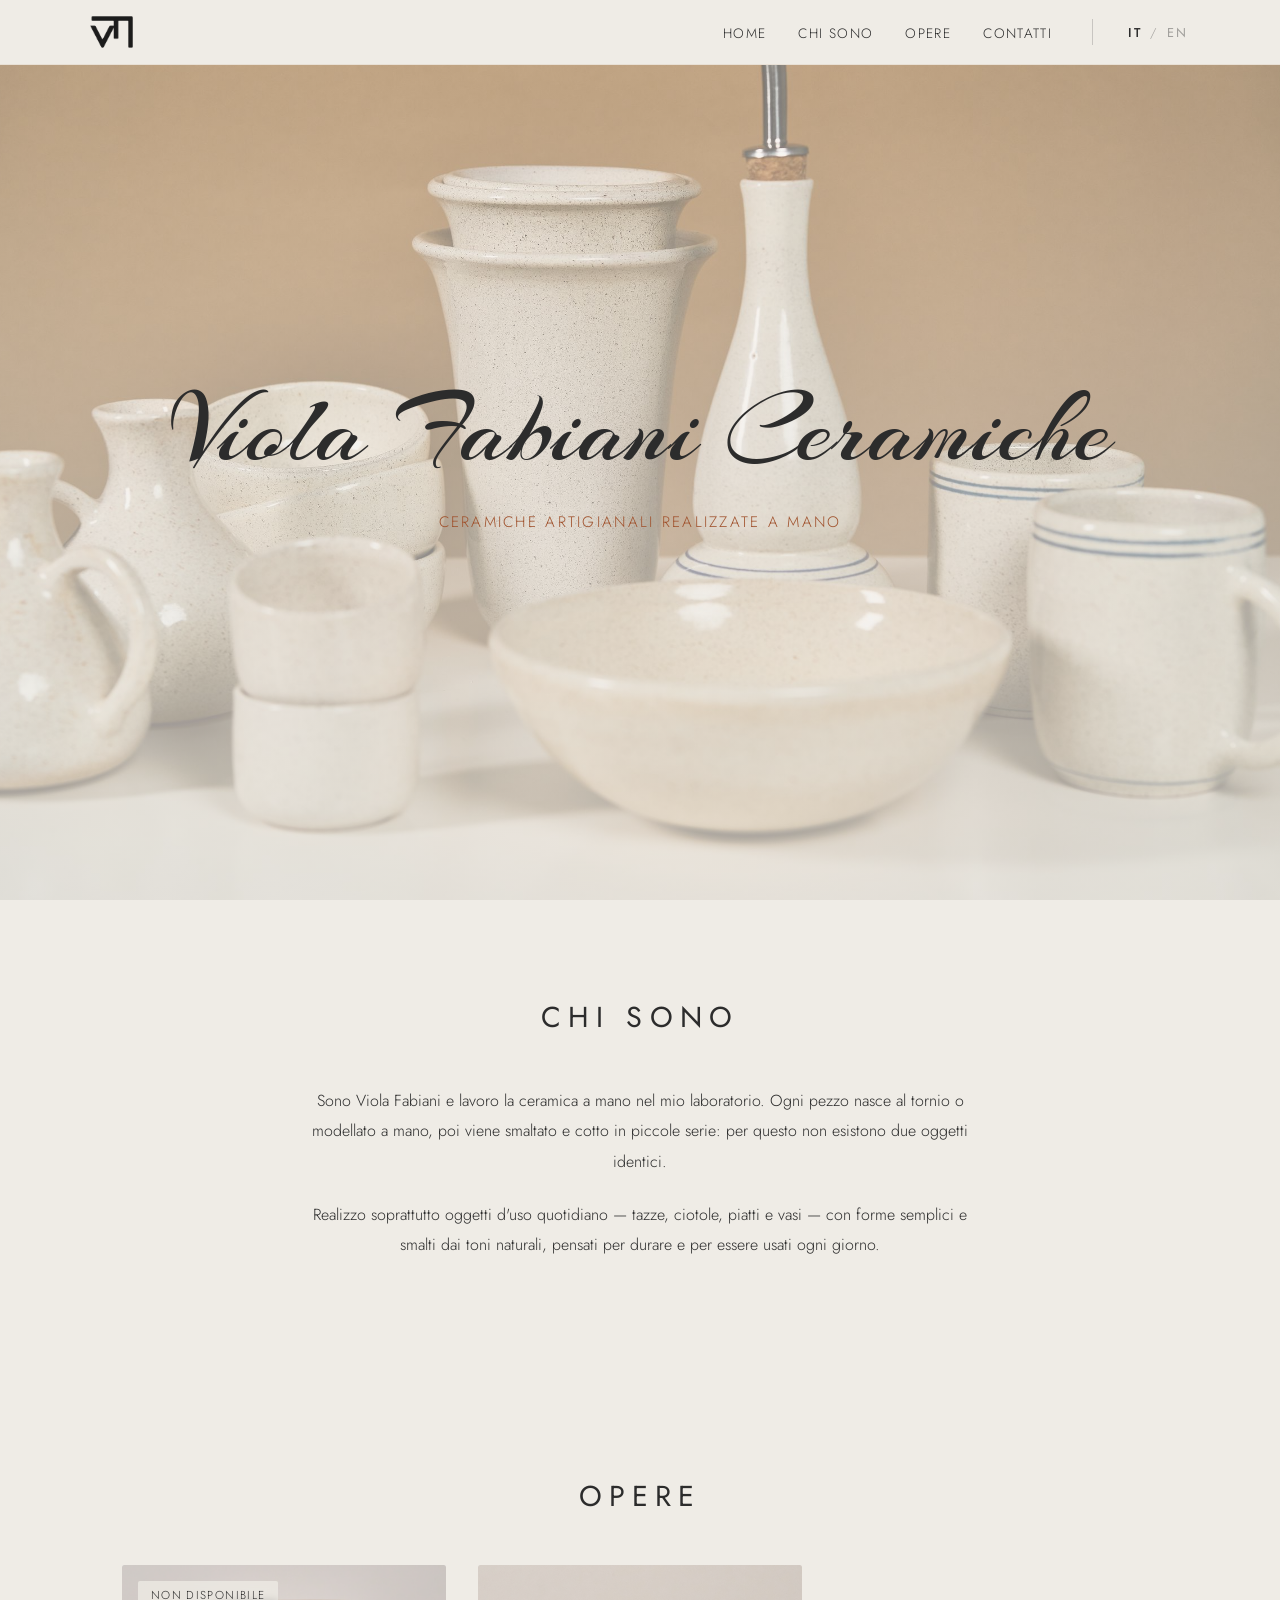
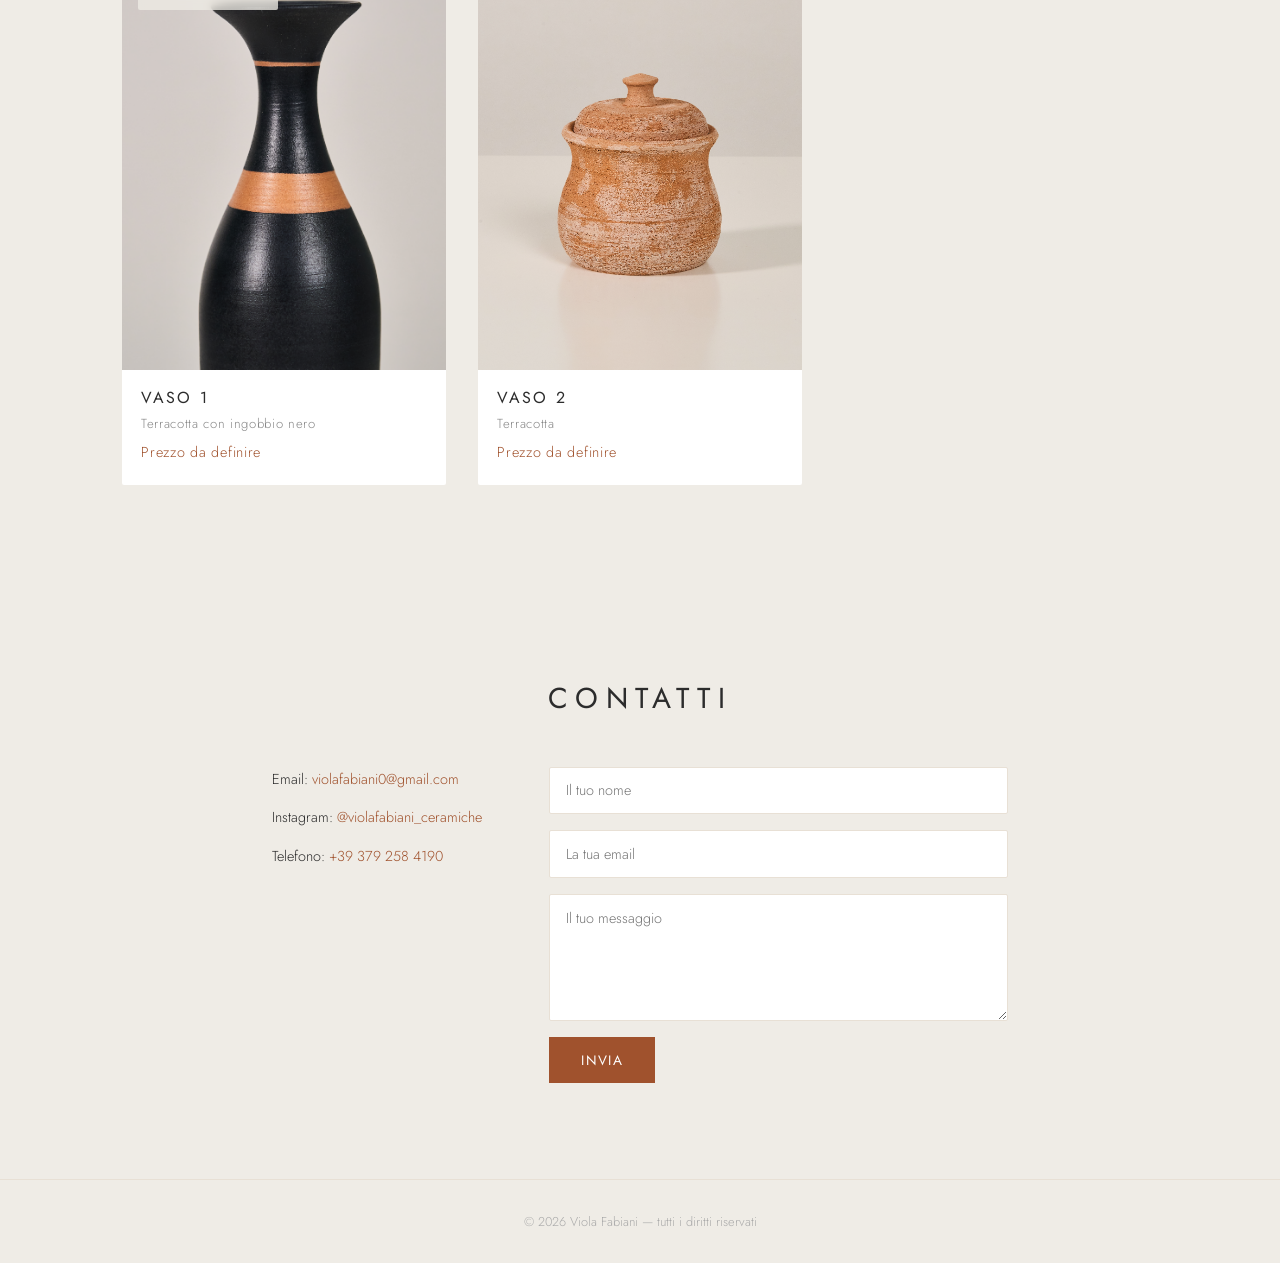
==== commit 2df13431: "Layout ottimizzato per smartphone e colori allineati al nuovo sfondo - Menu a scomparsa (☰) su scher" ====
--- a/index.html
+++ b/index.html
@@ -10,8 +10,8 @@
       href="https://fonts.googleapis.com/css2?family=Arizonia&family=Jost:wght@300;400;500&display=swap"
       rel="stylesheet"
     />
-    <link rel="icon" type="image/png" sizes="32x32" href="img/favicon-32.png?v=2" />
-    <link rel="apple-touch-icon" href="img/apple-touch-icon.png?v=2" />
+    <link rel="icon" type="image/png" sizes="32x32" href="img/favicon-32.png?v=3" />
+    <link rel="apple-touch-icon" href="img/apple-touch-icon.png?v=3" />
     <link rel="stylesheet" href="style.css" />
   </head>
 
@@ -21,8 +21,8 @@
     <!-- I testi con data-i18n vengono tradotti da lingua.js -->
     <header>
       <nav>
-        <a href="#home" class="nav-logo"><img src="img/logo-vf.png?v=2" alt="Viola Fabiani Ceramiche" /></a>
-        <ul>
+        <a href="#home" class="nav-logo"><img src="img/logo-vf.png?v=3" alt="Viola Fabiani Ceramiche" /></a>
+        <ul id="menu-principale">
           <li><a href="#home" data-i18n="nav.home">Home</a></li>
           <li><a href="#chi-sono" data-i18n="nav.chiSono">Chi sono</a></li>
           <li><a href="#opere" data-i18n="nav.opere">Opere</a></li>
@@ -33,6 +33,10 @@
           <span aria-hidden="true">/</span>
           <button type="button" data-lingua="en" lang="en" title="English">EN</button>
         </div>
+        <!-- Pulsante ☰ visibile solo su smartphone (gestito da menu.js) -->
+        <button type="button" class="menu-toggle" aria-label="Menu" aria-expanded="false" aria-controls="menu-principale">
+          <span></span><span></span><span></span>
+        </button>
       </nav>
     </header>
 
@@ -97,6 +101,7 @@
     </footer>
 
     <script src="lingua.js"></script>
+    <script src="menu.js"></script>
     <script src="main.js"></script>
   </body>
 </html>
--- a/style.css
+++ b/style.css
@@ -116,16 +116,50 @@
   font-weight: 500;
 }
 
+/* Pulsante ☰: nascosto su computer, mostrato su smartphone */
+.menu-toggle {
+  display: none;
+  flex-direction: column;
+  justify-content: center;
+  gap: 5px;
+  width: 44px;
+  height: 44px;
+  margin-right: -10px; /* allinea le linee al bordo pur con un'area di tocco ampia */
+  padding: 10px;
+  background: none;
+  border: none;
+  cursor: pointer;
+}
+
+.menu-toggle span {
+  display: block;
+  height: 1.5px;
+  background-color: var(--colore-testo);
+  transition: transform 0.25s, opacity 0.2s;
+}
+
+/* ☰ → ✕ quando il menu è aperto */
+.menu-aperto .menu-toggle span:nth-child(1) {
+  transform: translateY(6.5px) rotate(45deg);
+}
+.menu-aperto .menu-toggle span:nth-child(2) {
+  opacity: 0;
+}
+.menu-aperto .menu-toggle span:nth-child(3) {
+  transform: translateY(-6.5px) rotate(-45deg);
+}
+
 /* ========================
    HERO
 ======================== */
 #home {
   height: 100vh;
+  height: 100svh; /* su smartphone esclude le barre del browser */
   max-width: none; /* la foto occupa tutta la larghezza dello schermo */
   /* Velo color crema sopra la foto: la tiene in secondo piano
      e lascia il titolo ben leggibile. Aumentare 0.72 per schiarire di più. */
   background:
-    linear-gradient(rgba(239, 230, 206, 0.40), rgba(239, 230, 206, 0.72)),
+    linear-gradient(rgba(239, 236, 230, 0.40), rgba(239, 236, 230, 0.72)),
     url("img/foto-principale-web.jpg") center / cover no-repeat,
     var(--colore-chiaro);
   display: flex;
@@ -156,6 +190,7 @@
   padding: 6rem 2rem;
   max-width: 1100px;
   margin: 0 auto;
+  scroll-margin-top: 4rem; /* compensa l'header fisso quando si arriva dal menu */
 }
 
 section h2 {
@@ -207,9 +242,13 @@
   transition: transform 0.3s, box-shadow 0.3s;
 }
 
-.card:hover {
-  transform: translateY(-4px);
-  box-shadow: 0 8px 24px rgba(0, 0, 0, 0.08);
+/* Effetto al passaggio del mouse solo dove c'è un mouse
+   (sui touchscreen resterebbe "attivo" dopo il tocco) */
+@media (hover: hover) {
+  .card:hover {
+    transform: translateY(-4px);
+    box-shadow: 0 8px 24px rgba(0, 0, 0, 0.08);
+  }
 }
 
 .card img {
@@ -225,7 +264,7 @@
   left: 1rem;
   z-index: 1;
   padding: 0.4rem 0.8rem;
-  background-color: rgba(239, 230, 206, 0.75); /* colore sfondo, semi trasparente */
+  background-color: rgba(239, 236, 230, 0.75); /* colore sfondo, semi trasparente */
   backdrop-filter: blur(4px);
   -webkit-backdrop-filter: blur(4px);
   color: var(--colore-testo);
@@ -455,37 +494,8 @@
 }
 
 /* ========================
-   RESPONSIVE — MOBILE
-======================== */
-@media (max-width: 600px) {
-  header {
-    padding: 1rem;
-  }
-
-  nav ul {
-    gap: 0.9rem;
-  }
-
-  nav ul a {
-    font-size: 0.72rem;
-    letter-spacing: 0.05em;
-  }
-
-  .lingua-switch {
-    margin-left: 0.9rem;
-    padding-left: 0.9rem;
-    font-size: 0.72rem;
-  }
-
-  .contatti-wrapper {
-    grid-template-columns: 1fr;
-  }
-
-  #gallery-grid {
-    grid-template-columns: 1fr;
-  }
-}
-
+   RESPONSIVE — TABLET
+======================== */
 @media (max-width: 800px) {
   .dettaglio-wrapper {
     grid-template-columns: 1fr;
@@ -495,4 +505,173 @@
   .dettaglio-info {
     position: static;
   }
+}
+
+/* ========================
+   RESPONSIVE — SMARTPHONE
+======================== */
+@media (max-width: 760px) {
+  /* --- Intestazione: logo | IT/EN | ☰ --- */
+  header {
+    padding: 0.6rem 1.25rem;
+  }
+
+  .menu-toggle {
+    display: flex;
+  }
+
+  .lingua-switch {
+    margin-left: auto;
+    margin-right: 0.5rem;
+    padding-left: 0;
+    border-left: none;
+  }
+
+  .lingua-switch button {
+    padding: 0.6rem 0.3rem; /* area di tocco più comoda */
+  }
+
+  /* Le voci del menu diventano un pannello sotto l'intestazione */
+  nav ul {
+    display: none;
+    position: absolute;
+    top: 100%;
+    left: 0;
+    right: 0;
+    flex-direction: column;
+    gap: 0;
+    margin-left: 0;
+    padding: 0.5rem 1.25rem 1rem;
+    background-color: var(--colore-sfondo);
+    border-bottom: 1px solid var(--colore-chiaro);
+    box-shadow: 0 12px 24px rgba(0, 0, 0, 0.06);
+  }
+
+  .menu-aperto nav ul {
+    display: flex;
+  }
+
+  nav ul a {
+    display: block;
+    padding: 0.9rem 0;
+    font-size: 0.85rem;
+    border-bottom: 1px solid var(--colore-chiaro);
+  }
+
+  nav ul li:last-child a {
+    border-bottom: none;
+  }
+
+  /* --- Home --- */
+  #home {
+    padding: 5rem 1.25rem 2rem;
+  }
+
+  .hero-content h1 {
+    line-height: 1.2;
+  }
+
+  .hero-content p {
+    font-size: 0.78rem;
+    letter-spacing: 0.12em;
+    line-height: 1.7;
+  }
+
+  /* --- Sezioni --- */
+  section {
+    padding: 4rem 1.25rem;
+  }
+
+  section h2 {
+    margin-bottom: 2rem;
+  }
+
+  .chi-sono-testo p {
+    font-size: 0.95rem;
+    line-height: 1.8;
+    text-align: left; /* più leggibile su righe corte */
+  }
+
+  /* --- Opere: due colonne affiancate --- */
+  #gallery-grid {
+    grid-template-columns: repeat(2, 1fr);
+    gap: 0.9rem;
+  }
+
+  .card-info {
+    padding: 0.7rem 0.8rem 1rem;
+  }
+
+  .card-info h3 {
+    font-size: 0.82rem;
+    letter-spacing: 0.1em;
+  }
+
+  .card-info p {
+    font-size: 0.75rem;
+    line-height: 1.4;
+  }
+
+  .badge-non-disponibile {
+    top: 0.5rem;
+    left: 0.5rem;
+    padding: 0.3rem 0.5rem;
+    font-size: 0.6rem;
+    letter-spacing: 0.08em;
+  }
+
+  /* --- Contatti --- */
+  .contatti-wrapper {
+    grid-template-columns: 1fr;
+    gap: 2rem;
+  }
+
+  .contatti-info a {
+    overflow-wrap: anywhere; /* l'email lunga va a capo invece di uscire */
+  }
+
+  #contact-form input,
+  #contact-form textarea {
+    font-size: 16px; /* sotto i 16px l'iPhone ingrandisce la pagina al tocco */
+  }
+
+  #contact-form button,
+  .bottone {
+    width: 100%;
+    text-align: center;
+    padding: 1rem;
+  }
+
+  /* --- Pagina dettaglio opera --- */
+  #dettaglio-opera {
+    padding: 5rem 1.25rem 3rem;
+  }
+
+  .torna-indietro {
+    margin-bottom: 1.2rem;
+  }
+
+  #miniature {
+    overflow-x: auto; /* con tante foto le miniature scorrono di lato */
+    padding-bottom: 0.3rem;
+  }
+
+  #miniature img {
+    width: 64px;
+    flex-shrink: 0;
+  }
+
+  .dettaglio-info h1 {
+    font-size: 2.6rem;
+  }
+
+  .opera-materiale,
+  .opera-descrizione,
+  .opera-prezzo {
+    margin-bottom: 1.4rem;
+  }
+
+  footer {
+    padding: 1.5rem 1.25rem;
+  }
 }
